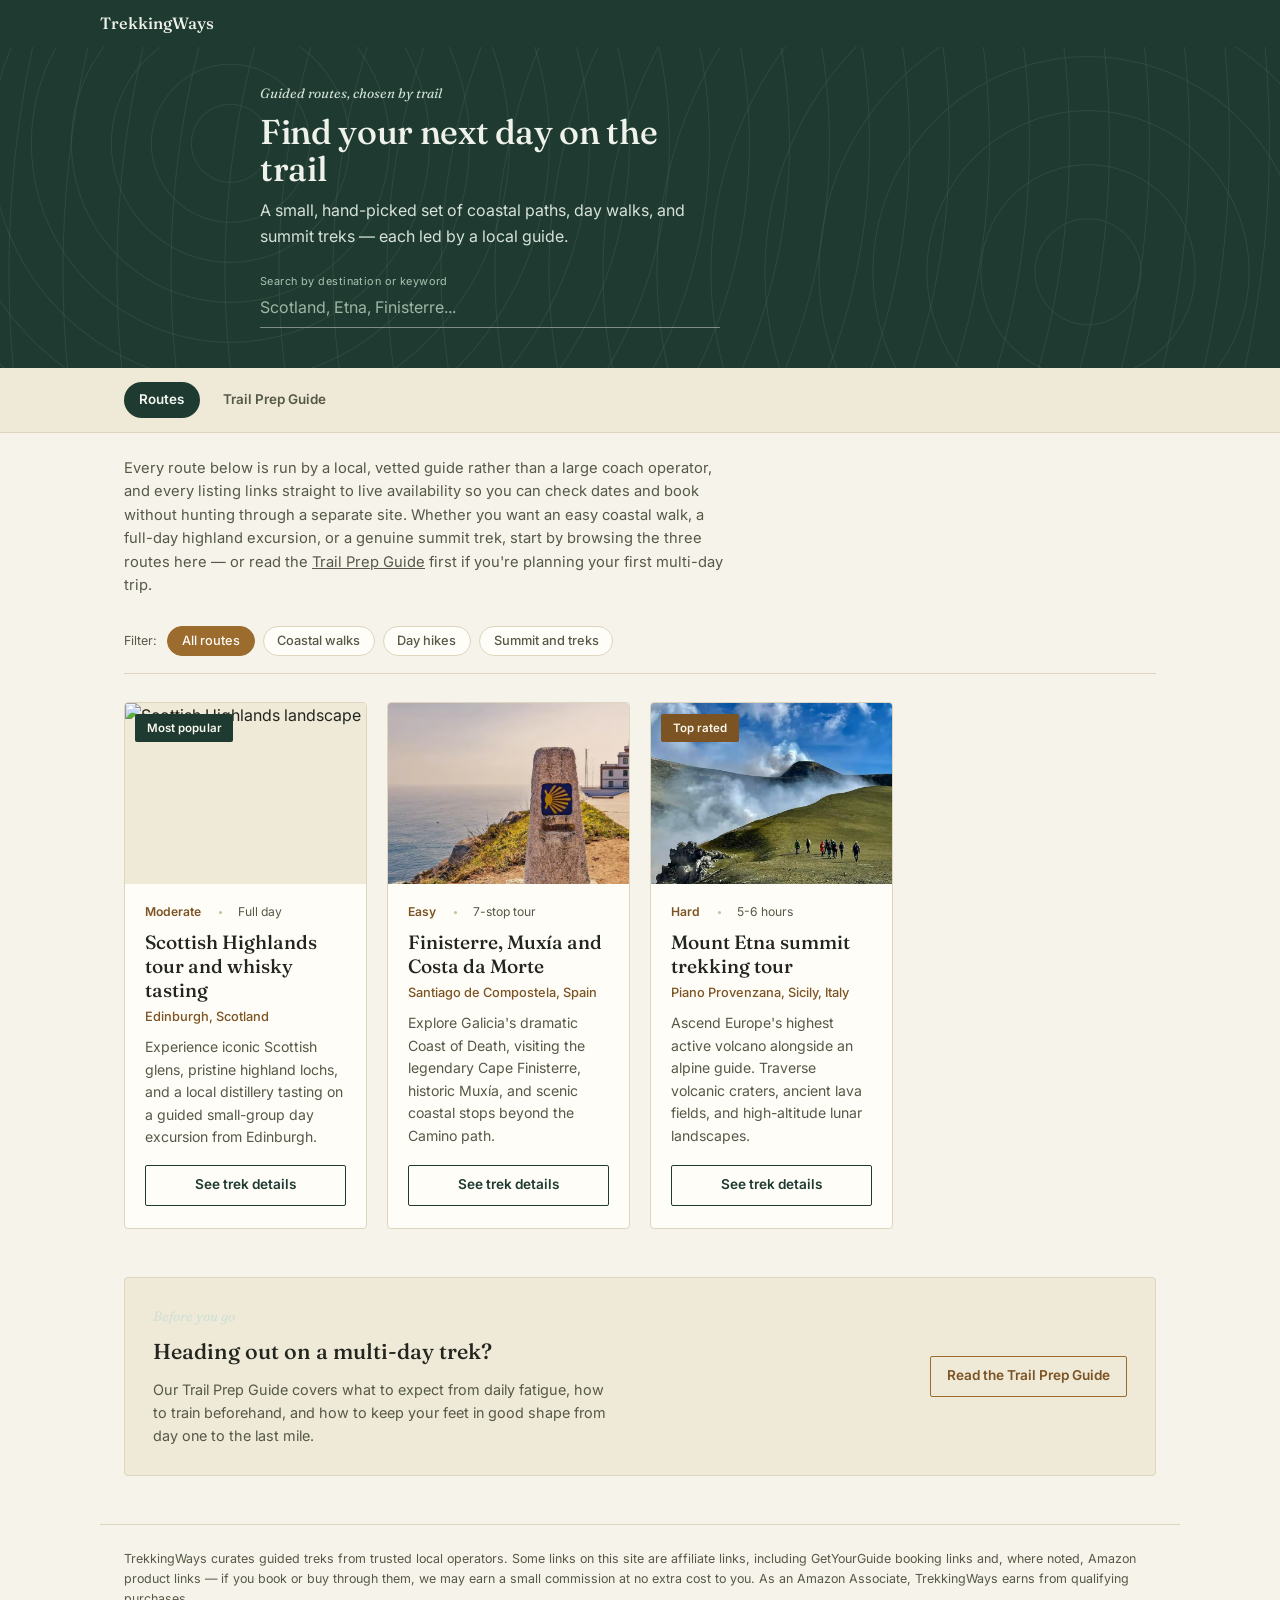
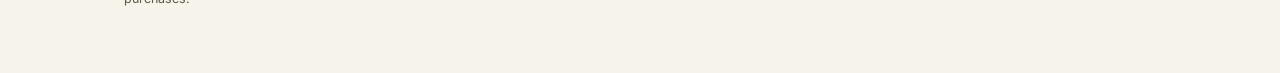
==== index.html @ ccfe18b8 "Add files via upload" ====
<!DOCTYPE html>
<html lang="en">
<head>
    <meta charset="UTF-8">
    <meta name="viewport" content="width=device-width, initial-scale=1.0">
    <title>TrekkingWays — Curated Outdoor Experiences & Treks</title>
    <meta name="description" content="A hand-picked set of coastal paths, day walks and summit treks, each led by a local guide. Browse routes and book directly.">
    <link rel="canonical" href="https://trekkingways.com/">

    <!-- Favicons -->
    <link rel="icon" type="image/x-icon" href="favicon.ico">
    <link rel="icon" type="image/png" sizes="32x32" href="favicon-32.png">
    <link rel="apple-touch-icon" sizes="180x180" href="apple-touch-icon.png">
    <link rel="icon" type="image/png" sizes="512x512" href="icon-512.png">

    <!-- Google Analytics (GA4) - trekkingways.com property -->
    <script async src="https://www.googletagmanager.com/gtag/js?id=G-VSWBG74Z71"></script>
    <script>
        window.dataLayer = window.dataLayer || [];
        function gtag(){dataLayer.push(arguments);}
        gtag('js', new Date());
        gtag('config', 'G-VSWBG74Z71');
    </script>

    <link rel="preconnect" href="https://fonts.googleapis.com">
    <link rel="preconnect" href="https://fonts.gstatic.com" crossorigin>
    <link href="https://fonts.googleapis.com/css2?family=Fraunces:ital,opsz,wght@0,9..144,400;0,9..144,500;0,9..144,600;1,9..144,500&family=Inter:wght@400;500;600&display=swap" rel="stylesheet">

    <link rel="stylesheet" href="styles.css">

    <!-- Structured data: site + list of treks -->
    <script type="application/ld+json">
    {
        "@context": "https://schema.org",
        "@type": "WebSite",
        "name": "TrekkingWays",
        "url": "https://trekkingways.com/",
        "description": "A hand-picked set of coastal paths, day walks and summit treks, each led by a local guide."
    }
    </script>
    <script type="application/ld+json">
    {
        "@context": "https://schema.org",
        "@type": "ItemList",
        "itemListElement": [
            {
                "@type": "ListItem",
                "position": 1,
                "url": "https://trekkingways.com/scottish-highlands-whisky-tasting.html",
                "name": "Scottish Highlands tour and whisky tasting"
            },
            {
                "@type": "ListItem",
                "position": 2,
                "url": "https://trekkingways.com/finisterre-muxia-costa-da-morte.html",
                "name": "Finisterre, Muxía and Costa da Morte"
            },
            {
                "@type": "ListItem",
                "position": 3,
                "url": "https://trekkingways.com/mount-etna-summit-trek.html",
                "name": "Mount Etna summit trekking tour"
            }
        ]
    }
    </script>
</head>
<body>

    <div class="brand-bar">
        <div class="brand-bar-inner">
            <a href="index.html" class="brand-bar-link">TrekkingWays</a>
        </div>
    </div>

    <header>
        <div class="header-content">
            <p class="header-eyebrow">Guided routes, chosen by trail</p>
            <h1>Find your next day on the trail</h1>
            <p class="lede">A small, hand-picked set of coastal paths, day walks, and summit treks — each led by a local guide.</p>
            <div class="search-container">
                <label class="search-label" for="search-input">Search by destination or keyword</label>
                <input type="text" id="search-input" placeholder="Scotland, Etna, Finisterre..." autocomplete="off">
            </div>
        </div>
    </header>

    <nav class="page-menu">
        <div class="page-menu-inner">
            <div class="nav-pills">
                <a href="index.html" class="nav-pill is-current">Routes</a>
                <a href="guide.html" class="nav-pill">Trail Prep Guide</a>
            </div>
        </div>
    </nav>

    <main class="main-container">

        <p class="intro-copy">Every route below is run by a local, vetted guide rather than a large coach operator, and every listing links straight to live availability so you can check dates and book without hunting through a separate site. Whether you want an easy coastal walk, a full-day highland excursion, or a genuine summit trek, start by browsing the three routes here — or read the <a href="guide.html">Trail Prep Guide</a> first if you're planning your first multi-day trip.</p>

        <div class="gallery-toolbar" id="filter-pills">
            <div class="filter-pills">
                <span class="filter-pills-label">Filter:</span>
                <button class="filter-pill active" data-filter="all">All routes</button>
                <button class="filter-pill" data-filter="coastal">Coastal walks</button>
                <button class="filter-pill" data-filter="day-hikes">Day hikes</button>
                <button class="filter-pill" data-filter="summit">Summit and treks</button>
            </div>
        </div>


        <div class="tours-grid" id="tours-grid">

            <!-- Tour 1: Scottish Highlands -->
            <a href="scottish-highlands-whisky-tasting.html" class="tour-card" data-tour-id="tour-1" data-category="day-hikes" data-keywords="scotland highlands whisky tasting edinburgh glens lochs distillery">
                <div class="tour-image-wrapper">
                    <span class="tour-flag">Most popular</span>
                    <img src="https://images.unsplash.com/photo-1506744038136-46273834b3fb?auto=format&fit=crop&w=800&q=80" alt="Scottish Highlands landscape" loading="lazy">
                </div>
                <div class="tour-content">
                    <div class="tour-meta">
                        <span class="badge badge-difficulty">Moderate</span>
                        <span class="badge badge-duration">Full day</span>
                    </div>
                    <h2 class="tour-title">Scottish Highlands tour and whisky tasting</h2>
                    <div class="tour-location">Edinburgh, Scotland</div>
                    <p class="tour-description">Experience iconic Scottish glens, pristine highland lochs, and a local distillery tasting on a guided small-group day excursion from Edinburgh.</p>
                    <div class="tour-action">
                        <span class="btn">See trek details</span>
                    </div>
                </div>
            </a>

            <!-- Tour 2: Finisterre -->
            <a href="finisterre-muxia-costa-da-morte.html" class="tour-card" data-tour-id="tour-2" data-category="coastal" data-keywords="finisterre muxia costa da morte galicia santiago camino lighthouse shell">
                <div class="tour-image-wrapper">
                    <img src="image_5f9729.jpg" alt="Finisterre lighthouse and Camino shell marker" loading="lazy">
                </div>
                <div class="tour-content">
                    <div class="tour-meta">
                        <span class="badge badge-difficulty">Easy</span>
                        <span class="badge badge-duration">7-stop tour</span>
                    </div>
                    <h2 class="tour-title">Finisterre, Muxía and Costa da Morte</h2>
                    <div class="tour-location">Santiago de Compostela, Spain</div>
                    <p class="tour-description">Explore Galicia's dramatic Coast of Death, visiting the legendary Cape Finisterre, historic Muxía, and scenic coastal stops beyond the Camino path.</p>
                    <div class="tour-action">
                        <span class="btn">See trek details</span>
                    </div>
                </div>
            </a>

            <!-- Tour 3: Mount Etna -->
            <a href="mount-etna-summit-trek.html" class="tour-card" data-tour-id="tour-3" data-category="summit" data-keywords="mount etna summit trekking piano provenzana sicily volcano craters lava">
                <div class="tour-image-wrapper">
                    <span class="tour-flag tour-flag-alt">Top rated</span>
                    <img src="image_5f9787.jpg" alt="Mount Etna active volcanic crater landscape" loading="lazy">
                </div>
                <div class="tour-content">
                    <div class="tour-meta">
                        <span class="badge badge-difficulty">Hard</span>
                        <span class="badge badge-duration">5-6 hours</span>
                    </div>
                    <h2 class="tour-title">Mount Etna summit trekking tour</h2>
                    <div class="tour-location">Piano Provenzana, Sicily, Italy</div>
                    <p class="tour-description">Ascend Europe's highest active volcano alongside an alpine guide. Traverse volcanic craters, ancient lava fields, and high-altitude lunar landscapes.</p>
                    <div class="tour-action">
                        <span class="btn">See trek details</span>
                    </div>
                </div>
            </a>

        </div>

        <div class="no-results" id="no-results">
            <p>No matching routes found. Try another destination or keyword.</p>
        </div>

        <section class="guide-teaser">
            <div class="guide-teaser-text">
                <p class="header-eyebrow">Before you go</p>
                <h2>Heading out on a multi-day trek?</h2>
                <p>Our Trail Prep Guide covers what to expect from daily fatigue, how to train beforehand, and how to keep your feet in good shape from day one to the last mile.</p>
            </div>
            <a href="guide.html" class="btn btn-brass">Read the Trail Prep Guide</a>
        </section>
    </main>

    <footer class="site-footer">
        <p>TrekkingWays curates guided treks from trusted local operators. Some links on this site are affiliate links, including GetYourGuide booking links and, where noted, Amazon product links — if you book or buy through them, we may earn a small commission at no extra cost to you. As an Amazon Associate, TrekkingWays earns from qualifying purchases.</p>
    </footer>

    <script>
        const searchInput = document.getElementById('search-input');
        const filterBtns = document.querySelectorAll('.filter-pill');
        const tourCards = document.querySelectorAll('.tour-card');
        const noResults = document.getElementById('no-results');

        let currentFilter = 'all';
        let searchQuery = '';

        function filterTours() {
            let visibleCount = 0;

            tourCards.forEach(card => {
                const category = card.getAttribute('data-category');
                const keywords = card.getAttribute('data-keywords');
                const title = card.querySelector('.tour-title').textContent.toLowerCase();
                const description = card.querySelector('.tour-description').textContent.toLowerCase();
                const location = card.querySelector('.tour-location').textContent.toLowerCase();

                const matchesCategory = (currentFilter === 'all' || category === currentFilter);
                const matchesSearch = (
                    searchQuery === '' ||
                    title.includes(searchQuery) ||
                    description.includes(searchQuery) ||
                    location.includes(searchQuery) ||
                    keywords.includes(searchQuery)
                );

                if (matchesCategory && matchesSearch) {
                    card.style.display = 'flex';
                    visibleCount++;
                } else {
                    card.style.display = 'none';
                }
            });

            noResults.style.display = visibleCount === 0 ? 'block' : 'none';
        }

        searchInput.addEventListener('input', (e) => {
            searchQuery = e.target.value.trim().toLowerCase();
            filterTours();
        });

        filterBtns.forEach(btn => {
            btn.addEventListener('click', () => {
                filterBtns.forEach(b => b.classList.remove('active'));
                btn.classList.add('active');
                currentFilter = btn.getAttribute('data-filter');
                filterTours();
            });
        });
    </script>
</body>
</html>
---- styles.css ----
:root {
    --paper: #f6f3ea;
    --paper-deep: #efe9d8;
    --ink: #23261f;
    --ink-soft: #565947;
    --pine: #1f3a30;
    --pine-mid: #345545;
    --brass: #9c6b2e;
    --brass-deep: #7c5322;
    --line: #ddd5bd;
    --line-strong: #c7bc9c;
    --card: #fffdf8;
    --font-display: "Fraunces", Georgia, serif;
    --font-body: "Inter", -apple-system, BlinkMacSystemFont, "Segoe UI", sans-serif;
}

* {
    box-sizing: border-box;
    margin: 0;
    padding: 0;
}

body {
    font-family: var(--font-body);
    background-color: var(--paper);
    color: var(--ink);
    line-height: 1.6;
    padding-bottom: 2.5rem;
}

a { color: inherit; }

/* ---------- Page menu: nav + filters, sits under the banner ---------- */

.page-menu {
    background-color: var(--paper-deep);
    border-bottom: 1px solid var(--line);
}

/* ---------- Brand bar: site wordmark, part of the top banner on every page ---------- */

.brand-bar {
    background-color: var(--pine);
    padding: 0.65rem 1.5rem;
}

.brand-bar-inner {
    max-width: 1080px;
    margin: 0 auto;
    display: flex;
    align-items: center;
}

.brand-bar-link {
    font-family: var(--font-display);
    font-weight: 500;
    font-size: 1.02rem;
    text-decoration: none;
    color: #eef2ea;
}

/* ---------- Page menu: site-page navigation only (Routes / Trail Prep Guide) ---------- */

.page-menu-inner {
    max-width: 1080px;
    margin: 0 auto;
    padding: 0.85rem 1.5rem;
    display: flex;
    align-items: center;
    flex-wrap: wrap;
    gap: 0.75rem 1.5rem;
}

.nav-pills {
    display: flex;
    align-items: center;
    flex-wrap: wrap;
    gap: 0.5rem;
}

.nav-pill {
    padding: 0.4rem 0.9rem;
    border-radius: 999px;
    font-size: 0.84rem;
    font-weight: 600;
    text-decoration: none;
    color: var(--ink-soft);
    background-color: transparent;
    border: 1px solid transparent;
    transition: background-color 0.15s ease, color 0.15s ease;
}

.nav-pill:hover { background-color: rgba(31,58,48,0.08); color: var(--pine); }

.nav-pill.is-current {
    background-color: var(--pine);
    color: #f4f7f1;
}

/* ---------- Gallery toolbar: filters, scoped to the trail gallery on the homepage ---------- */

.gallery-toolbar {
    margin: 1.75rem 0 1.1rem;
    padding-bottom: 1.1rem;
    border-bottom: 1px solid var(--line);
}

.filter-pills {
    display: flex;
    align-items: center;
    flex-wrap: wrap;
    gap: 0.5rem;
}

.filter-pills-label {
    font-size: 0.78rem;
    color: var(--ink-soft);
    margin-right: 0.15rem;
}

.filter-pill {
    background-color: var(--card);
    border: 1px solid var(--line);
    color: var(--ink-soft);
    font-family: var(--font-body);
    font-size: 0.8rem;
    font-weight: 500;
    padding: 0.4rem 0.85rem;
    border-radius: 999px;
    cursor: pointer;
    transition: background-color 0.15s ease, color 0.15s ease, border-color 0.15s ease;
}

.filter-pill:hover { border-color: var(--line-strong); color: var(--pine); }

.filter-pill.active {
    background-color: var(--brass);
    border-color: var(--brass);
    color: #fffdf8;
}

/* ---------- Header ---------- */

header {
    position: relative;
    background-color: var(--pine);
    color: #eef2ea;
    padding: 2.25rem 1.5rem 2.5rem 1.5rem;
    overflow: hidden;
}

header::before {
    content: "";
    position: absolute;
    inset: 0;
    opacity: 0.16;
    background-image:
        repeating-radial-gradient(circle at 18% 30%, transparent 0, transparent 38px, rgba(238,242,234,0.5) 39px, transparent 40px),
        repeating-radial-gradient(circle at 85% 70%, transparent 0, transparent 52px, rgba(238,242,234,0.5) 53px, transparent 54px);
    pointer-events: none;
}

.header-content {
    position: relative;
    max-width: 760px;
    margin: 0 auto;
    text-align: left;
}

.header-eyebrow {
    font-size: 0.85rem;
    color: #cfe0d4;
    font-style: italic;
    font-family: var(--font-display);
    margin-bottom: 0.5rem;
}

h1 {
    font-family: var(--font-display);
    font-size: 2.15rem;
    font-weight: 500;
    line-height: 1.1;
    letter-spacing: -0.01em;
    margin-bottom: 0.6rem;
    max-width: 20ch;
}

header p.lede {
    font-size: 1rem;
    color: #d6e2d9;
    max-width: 46ch;
    margin-bottom: 1.5rem;
}

.search-container {
    max-width: 460px;
    border-bottom: 1.5px solid rgba(238,242,234,0.45);
    padding-bottom: 0.4rem;
    transition: border-color 0.2s ease;
}

.search-container:focus-within { border-color: #eef2ea; }

.search-label {
    display: block;
    font-size: 0.68rem;
    letter-spacing: 0.04em;
    color: #a9c2b0;
    margin-bottom: 0.3rem;
}

#search-input {
    width: 100%;
    background: transparent;
    border: none;
    outline: none;
    font-family: var(--font-body);
    font-size: 1rem;
    color: #f4f7f1;
    padding: 0.1rem 0;
}

#search-input::placeholder { color: #9fb6a5; }

/* ---------- Main / filters ---------- */

.main-container {
    max-width: 1080px;
    margin: 0 auto;
    padding: 0 1.5rem;
}

/* ---------- Tour grid ---------- */

.intro-copy {
    font-size: 0.92rem;
    color: var(--ink-soft);
    max-width: 68ch;
    margin: 1.5rem 0 0;
}

.tours-grid { margin-top: 1.75rem; }

.tours-grid {
    display: grid;
    grid-template-columns: repeat(auto-fill, minmax(230px, 1fr));
    gap: 1.25rem;
}

.tour-card {
    display: flex;
    flex-direction: column;
    border: 1px solid var(--line);
    border-radius: 4px;
    overflow: hidden;
    background-color: var(--card);
    text-decoration: none;
    transition: border-color 0.18s ease;
}

.tour-card:hover { border-color: var(--line-strong); }

.tour-image-wrapper {
    position: relative;
    aspect-ratio: 4 / 3;
    width: 100%;
    overflow: hidden;
    background-color: var(--paper-deep);
}

.tour-image-wrapper img {
    width: 100%;
    height: 100%;
    object-fit: cover;
    display: block;
    filter: saturate(1.02);
    transition: transform 0.4s ease;
}

.tour-card:hover .tour-image-wrapper img { transform: scale(1.035); }

.tour-flag {
    position: absolute;
    top: 0.65rem;
    left: 0.65rem;
    z-index: 2;
    font-family: var(--font-body);
    font-size: 0.72rem;
    font-weight: 600;
    color: #fbf8f0;
    background-color: var(--pine);
    padding: 0.32rem 0.7rem;
    border-radius: 2px;
    letter-spacing: 0.01em;
}

.tour-flag-alt { background-color: var(--brass-deep); }

.tour-content {
    display: flex;
    flex-direction: column;
    padding: 1.1rem 1.25rem 1.35rem;
    flex-grow: 1;
}

.tour-meta { display: flex; gap: 1rem; margin-bottom: 0.55rem; font-size: 0.76rem; }
.badge-difficulty { color: var(--brass-deep); font-weight: 600; }
.badge-duration { color: var(--ink-soft); }
.badge-difficulty::after {
    content: "";
    display: inline-block;
    width: 3px; height: 3px;
    border-radius: 50%;
    background: var(--line-strong);
    margin-left: 1.1rem;
    vertical-align: middle;
}

.tour-title {
    font-family: var(--font-display);
    font-size: 1.2rem;
    font-weight: 500;
    line-height: 1.25;
    color: var(--ink);
    margin-bottom: 0.3rem;
}

.tour-location { font-size: 0.8rem; color: var(--brass-deep); margin-bottom: 0.55rem; font-weight: 500; }
.tour-description { font-size: 0.88rem; color: var(--ink-soft); margin-bottom: 1rem; flex-grow: 1; }
.tour-action { margin-top: auto; }

.btn {
    display: block;
    width: 100%;
    text-align: center;
    background: none;
    color: var(--pine);
    border: 1px solid var(--pine);
    padding: 0.55rem 1rem;
    border-radius: 2px;
    text-decoration: none;
    font-size: 0.85rem;
    font-weight: 600;
    transition: background-color 0.18s ease, color 0.18s ease;
    cursor: pointer;
}

.btn:hover { background-color: var(--pine); color: #f4f7f1; }

.btn-brass {
    width: auto;
    display: inline-block;
    border-color: var(--brass);
    color: var(--brass-deep);
    white-space: nowrap;
}

.btn-brass:hover { background-color: var(--brass); color: #fffdf8; }

.no-results {
    text-align: center;
    padding: 2.5rem 1rem;
    color: var(--ink-soft);
    font-family: var(--font-display);
    font-style: italic;
    font-size: 1.1rem;
    display: none;
    border-top: 1px solid var(--line);
}

.btn-fallback {
    display: block;
    text-align: center;
    margin-top: 0.5rem;
    font-size: 0.78rem;
    color: var(--ink-soft);
    text-decoration: none;
}

.btn-fallback:hover { color: var(--pine); text-decoration: underline; }

/* ---------- Guide teaser on homepage ---------- */

.guide-teaser {
    display: flex;
    align-items: center;
    justify-content: space-between;
    gap: 1.5rem;
    flex-wrap: wrap;
    margin: 3rem 0 1rem;
    padding: 1.75rem;
    background-color: var(--paper-deep);
    border: 1px solid var(--line);
    border-radius: 4px;
}

.guide-teaser-text { max-width: 46ch; }
.guide-teaser-text h2 {
    font-family: var(--font-display);
    font-weight: 500;
    font-size: 1.35rem;
    margin: 0.2rem 0 0.5rem;
}
.guide-teaser-text p:last-child { font-size: 0.9rem; color: var(--ink-soft); }

/* ---------- Footer ---------- */

.site-footer {
    max-width: 1080px;
    margin: 3rem auto 0;
    padding: 1.5rem;
    border-top: 1px solid var(--line);
    font-size: 0.78rem;
    color: var(--ink-soft);
}

/* ---------- Detail page ---------- */

.detail-hero {
    position: relative;
    width: 100%;
    aspect-ratio: 16 / 7;
    overflow: hidden;
    background-color: var(--paper-deep);
}

.detail-hero img { width: 100%; height: 100%; object-fit: cover; display: block; }

.breadcrumb {
    max-width: 1080px;
    margin: 1.25rem auto 0;
    padding: 0 1.5rem;
    font-size: 0.82rem;
    color: var(--ink-soft);
}

.breadcrumb a { color: var(--pine); text-decoration: none; }
.breadcrumb a:hover { text-decoration: underline; }

.detail-layout {
    max-width: 1080px;
    margin: 1.25rem auto 0;
    padding: 0 1.5rem;
    display: grid;
    grid-template-columns: 1fr 340px;
    gap: 2.5rem;
    align-items: start;
}

.detail-main .detail-location {
    font-size: 0.85rem;
    color: var(--brass-deep);
    font-weight: 500;
    margin-bottom: 0.4rem;
}

.detail-main h1 {
    max-width: none;
    font-size: 2rem;
    color: var(--ink);
    margin-bottom: 0.9rem;
}

.detail-meta-row {
    display: flex;
    flex-wrap: wrap;
    gap: 0.4rem 1.5rem;
    font-size: 0.85rem;
    color: var(--ink-soft);
    padding: 0.9rem 0;
    margin-bottom: 1.4rem;
    border-top: 1px solid var(--line);
    border-bottom: 1px solid var(--line);
}

.detail-meta-row strong { color: var(--ink); font-weight: 600; display: block; font-size: 0.72rem; text-transform: none; }

.detail-body p { font-size: 0.95rem; color: var(--ink-soft); margin-bottom: 1.2rem; max-width: 68ch; }

.detail-section-heading {
    font-family: var(--font-display);
    font-weight: 500;
    font-size: 1.15rem;
    margin: 1.75rem 0 0.75rem;
}

.detail-highlights { list-style: none; margin-bottom: 1.5rem; }
.detail-highlights li {
    position: relative;
    padding-left: 1.2rem;
    font-size: 0.9rem;
    color: var(--ink-soft);
    margin-bottom: 0.55rem;
    max-width: 60ch;
}
.detail-highlights li::before { content: "—"; position: absolute; left: 0; color: var(--brass); }

.booking-panel {
    position: sticky;
    top: 1.5rem;
    background-color: var(--card);
    border: 1px solid var(--line);
    border-radius: 4px;
    padding: 1.35rem;
}

.booking-heading { font-family: var(--font-display); font-size: 1.05rem; font-weight: 500; margin-bottom: 0.3rem; }
.booking-subtext { font-size: 0.8rem; color: var(--ink-soft); margin-bottom: 1rem; }
.booking-subtext a { color: var(--pine); }
#gyg-widget-container { min-height: 80px; margin-bottom: 1rem; }

.affiliate-note {
    font-size: 0.72rem;
    color: var(--ink-soft);
    border-top: 1px solid var(--line);
    padding-top: 0.85rem;
    margin-top: 0.4rem;
}

/* ---------- Guide page ---------- */

.guide-layout {
    max-width: 1080px;
    margin: 0 auto;
    padding: 0 1.5rem;
    display: grid;
    grid-template-columns: 220px 1fr;
    gap: 2.5rem;
    align-items: start;
}

.guide-nav {
    position: sticky;
    top: 1.5rem;
    display: flex;
    flex-direction: column;
    gap: 0.15rem;
    padding: 1.5rem 0;
}

.guide-nav-link {
    text-decoration: none;
    font-size: 0.85rem;
    color: var(--ink-soft);
    padding: 0.5rem 0.75rem;
    border-left: 2px solid transparent;
    border-radius: 2px;
}

.guide-nav-link:hover { color: var(--pine); background-color: var(--paper-deep); }

.guide-nav-link.is-active {
    color: var(--brass-deep);
    border-left-color: var(--brass);
    font-weight: 600;
    background-color: var(--paper-deep);
}

.guide-section {
    padding: 2rem 0;
    border-bottom: 1px solid var(--line);
    scroll-margin-top: 5.5rem;
}

.guide-section:last-child { border-bottom: none; }

.guide-section h2 {
    font-family: var(--font-display);
    font-weight: 500;
    font-size: 1.5rem;
    margin-bottom: 0.9rem;
}

.guide-section h3 {
    font-family: var(--font-display);
    font-weight: 500;
    font-size: 1.05rem;
    margin: 1.25rem 0 0.5rem;
}

.guide-section p { font-size: 0.92rem; color: var(--ink-soft); margin-bottom: 0.9rem; max-width: 68ch; }

.guide-section ul, .guide-section ol {
    margin: 0 0 1rem 1.2rem;
    font-size: 0.92rem;
    color: var(--ink-soft);
}

.guide-section li { margin-bottom: 0.45rem; max-width: 62ch; }

.guide-callout {
    background-color: var(--paper-deep);
    border-left: 3px solid var(--brass);
    padding: 0.9rem 1.1rem;
    font-size: 0.85rem;
    color: var(--ink-soft);
    border-radius: 0 2px 2px 0;
    margin: 1rem 0 1.4rem;
    max-width: 62ch;
}

.guide-callout strong { color: var(--ink); }

.gear-placeholder {
    border: 1px dashed var(--line-strong);
    border-radius: 4px;
    padding: 1rem 1.1rem;
    font-size: 0.8rem;
    color: var(--ink-soft);
    margin: 1rem 0 1.4rem;
    max-width: 62ch;
}

/* ---------- Product recommendation cards (Amazon etc.) ---------- */

.product-card {
    display: flex;
    gap: 1rem;
    align-items: flex-start;
    border: 1px solid var(--line);
    border-radius: 4px;
    padding: 1rem;
    margin: 1rem 0 0.5rem;
    max-width: 62ch;
    background-color: var(--card);
    text-decoration: none;
    color: inherit;
    transition: border-color 0.15s ease;
}

.product-card:hover { border-color: var(--line-strong); }

.product-card-image {
    width: 72px;
    height: 96px;
    object-fit: cover;
    border: 1px solid var(--line);
    border-radius: 2px;
    flex-shrink: 0;
    background-color: var(--paper-deep);
}

.product-card-body { flex-grow: 1; }

.product-card-title {
    font-family: var(--font-display);
    font-size: 0.98rem;
    font-weight: 500;
    color: var(--ink);
    margin-bottom: 0.3rem;
}

.product-card-desc {
    font-size: 0.82rem;
    color: var(--ink-soft);
    margin-bottom: 0.5rem;
}

.product-card-cta {
    font-size: 0.8rem;
    font-weight: 600;
    color: var(--brass-deep);
}

.affiliate-disclosure {
    font-size: 0.72rem;
    color: var(--ink-soft);
    font-style: italic;
    margin: 0.5rem 0 1.4rem;
    max-width: 62ch;
}

/* ---------- Trail photo gallery ---------- */

.trail-gallery { margin: 1.75rem 0; }

.gallery-viewport {
    position: relative;
}

.gallery-track {
    display: flex;
    gap: 0.6rem;
    overflow-x: auto;
    scroll-behavior: smooth;
    scroll-snap-type: x mandatory;
    -webkit-overflow-scrolling: touch;
    scrollbar-width: none;
    padding-bottom: 2px;
}

.gallery-track::-webkit-scrollbar { display: none; }

.gallery-thumb {
    flex: 0 0 calc((100% - 5 * 0.6rem) / 6);
    scroll-snap-align: start;
}

.gallery-thumb img,
.gallery-thumb-placeholder {
    width: 100%;
    aspect-ratio: 1 / 1;
    object-fit: cover;
    display: block;
    border-radius: 4px;
    border: 1px solid var(--line);
}

.gallery-thumb-placeholder {
    display: flex;
    flex-direction: column;
    align-items: center;
    justify-content: center;
    gap: 0.3rem;
    background-color: var(--paper-deep);
    border-style: dashed;
    border-color: var(--line-strong);
    color: var(--ink-soft);
    font-size: 0.62rem;
    text-align: center;
    padding: 0.4rem;
    line-height: 1.25;
}

.gallery-thumb-placeholder svg { width: 20px; height: 20px; opacity: 0.55; }

.gallery-arrow {
    position: absolute;
    top: 50%;
    transform: translateY(-50%);
    width: 32px;
    height: 32px;
    border-radius: 50%;
    border: 1px solid var(--line);
    background-color: var(--card);
    color: var(--pine);
    font-size: 1.05rem;
    line-height: 1;
    cursor: pointer;
    display: flex;
    align-items: center;
    justify-content: center;
    z-index: 2;
    box-shadow: 0 1px 4px rgba(35, 38, 31, 0.12);
    transition: background-color 0.15s ease, color 0.15s ease, opacity 0.15s ease;
}

.gallery-arrow:hover { background-color: var(--pine); color: #f4f7f1; }
.gallery-arrow:disabled { opacity: 0.3; cursor: default; }
.gallery-arrow:disabled:hover { background-color: var(--card); color: var(--pine); }
.gallery-arrow-prev { left: -14px; }
.gallery-arrow-next { right: -14px; }

@media (max-width: 780px) {
    .gallery-thumb { flex-basis: calc((100% - 2 * 0.6rem) / 3); }
}

@media (max-width: 480px) {
    .gallery-thumb { flex-basis: calc((100% - 1 * 0.6rem) / 2); }
    .gallery-arrow-prev { left: -6px; }
    .gallery-arrow-next { right: -6px; }
}

/* ---------- Product recommendation cards (Amazon etc.) ---------- */

.product-card-image-placeholder {
    width: 72px;
    height: 96px;
    flex-shrink: 0;
    border: 1px dashed var(--line-strong);
    border-radius: 2px;
    background-color: var(--paper-deep);
    display: flex;
    align-items: center;
    justify-content: center;
    color: var(--ink-soft);
}

.product-card-image-placeholder svg { width: 22px; height: 22px; opacity: 0.55; }


/* ---------- YouTube video embeds ---------- */

.video-embed { margin: 1rem 0 1.75rem; max-width: 62ch; }

.video-embed-frame {
    position: relative;
    width: 100%;
    aspect-ratio: 16 / 9;
    border-radius: 4px;
    overflow: hidden;
    background-color: var(--paper-deep);
    border: 1px solid var(--line);
}

.video-embed-frame iframe {
    position: absolute;
    inset: 0;
    width: 100%;
    height: 100%;
    border: 0;
}

.video-embed-caption {
    font-size: 0.78rem;
    color: var(--ink-soft);
    margin-top: 0.5rem;
}

.video-embed-caption a { color: var(--pine); text-decoration: underline; }

@media (max-width: 780px) {
    .detail-layout, .guide-layout { grid-template-columns: 1fr; }
    .guide-nav { position: static; flex-direction: row; overflow-x: auto; padding: 1rem 0; }
}

@media (max-width: 720px) {
    header { padding: 1.75rem 1.25rem 2.25rem 1.25rem; }
    h1 { font-size: 1.75rem; }
    .tours-grid { grid-template-columns: 1fr 1fr; gap: 1rem; }
}

@media (max-width: 480px) {
    .tours-grid { grid-template-columns: 1fr; }
}
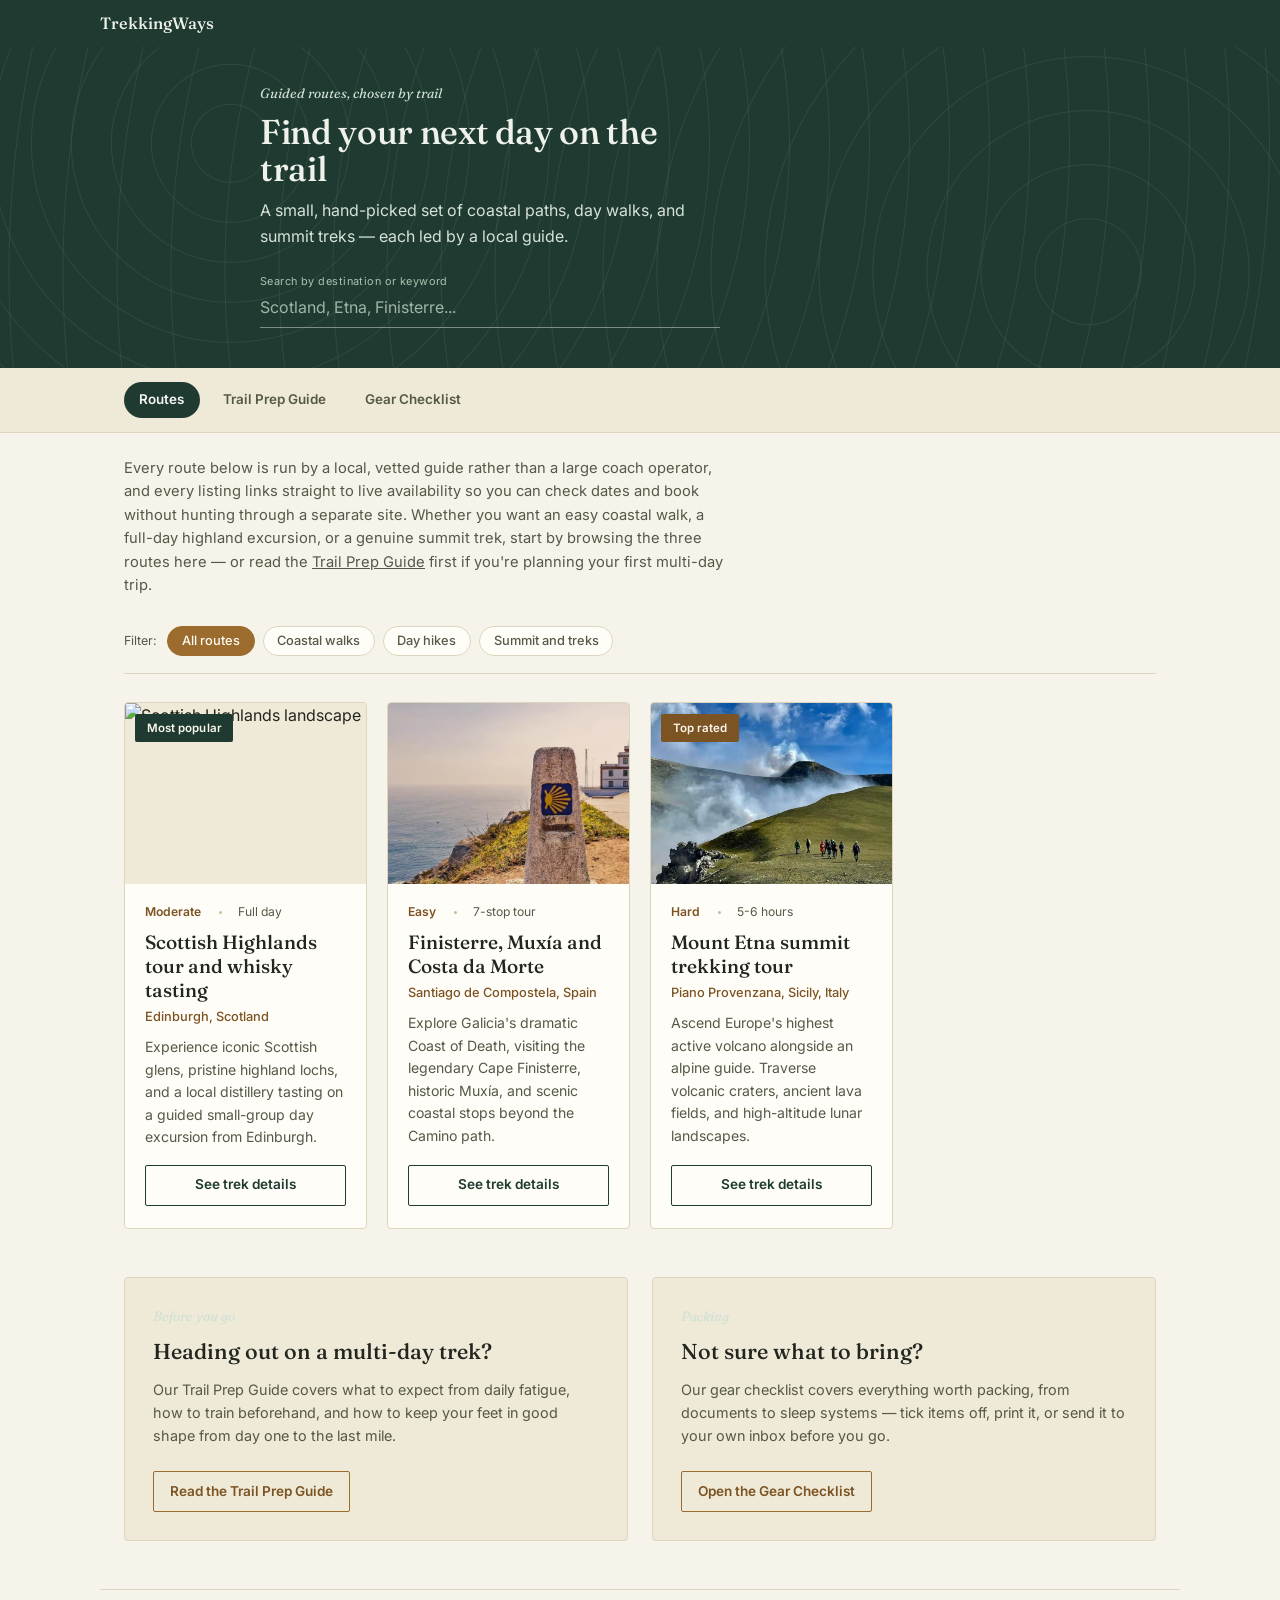
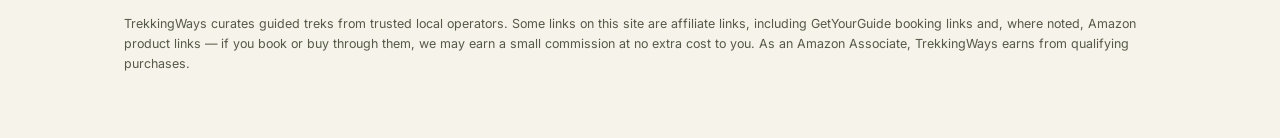
==== commit 4685c90c: "Add files via upload" ====
--- a/index.html
+++ b/index.html
@@ -90,6 +90,7 @@
             <div class="nav-pills">
                 <a href="index.html" class="nav-pill is-current">Routes</a>
                 <a href="guide.html" class="nav-pill">Trail Prep Guide</a>
+                <a href="gear-checklist.html" class="nav-pill">Gear Checklist</a>
             </div>
         </div>
     </nav>
@@ -176,14 +177,25 @@
             <p>No matching routes found. Try another destination or keyword.</p>
         </div>
 
-        <section class="guide-teaser">
-            <div class="guide-teaser-text">
-                <p class="header-eyebrow">Before you go</p>
-                <h2>Heading out on a multi-day trek?</h2>
-                <p>Our Trail Prep Guide covers what to expect from daily fatigue, how to train beforehand, and how to keep your feet in good shape from day one to the last mile.</p>
-            </div>
-            <a href="guide.html" class="btn btn-brass">Read the Trail Prep Guide</a>
-        </section>
+        <div class="teasers-grid">
+            <section class="guide-teaser">
+                <div class="guide-teaser-text">
+                    <p class="header-eyebrow">Before you go</p>
+                    <h2>Heading out on a multi-day trek?</h2>
+                    <p>Our Trail Prep Guide covers what to expect from daily fatigue, how to train beforehand, and how to keep your feet in good shape from day one to the last mile.</p>
+                </div>
+                <a href="guide.html" class="btn btn-brass">Read the Trail Prep Guide</a>
+            </section>
+
+            <section class="guide-teaser">
+                <div class="guide-teaser-text">
+                    <p class="header-eyebrow">Packing</p>
+                    <h2>Not sure what to bring?</h2>
+                    <p>Our gear checklist covers everything worth packing, from documents to sleep systems — tick items off, print it, or send it to your own inbox before you go.</p>
+                </div>
+                <a href="gear-checklist.html" class="btn btn-brass">Open the Gear Checklist</a>
+            </section>
+        </div>
     </main>
 
     <footer class="site-footer">
--- a/styles.css
+++ b/styles.css
@@ -381,13 +381,20 @@
 
 /* ---------- Guide teaser on homepage ---------- */
 
+.teasers-grid {
+    display: grid;
+    grid-template-columns: repeat(auto-fit, minmax(280px, 1fr));
+    gap: 1.5rem;
+    margin: 3rem 0 1rem;
+}
+
 .guide-teaser {
     display: flex;
     align-items: center;
     justify-content: space-between;
     gap: 1.5rem;
     flex-wrap: wrap;
-    margin: 3rem 0 1rem;
+    margin: 0;
     padding: 1.75rem;
     background-color: var(--paper-deep);
     border: 1px solid var(--line);
@@ -778,6 +785,208 @@
 
 .product-card-image-placeholder svg { width: 22px; height: 22px; opacity: 0.55; }
 
+/* ---------- Gear checklist page ---------- */
+
+.header-actions {
+    display: flex;
+    flex-wrap: wrap;
+    gap: 0.75rem;
+    margin-top: 1.5rem;
+}
+
+.header-actions .btn {
+    width: auto;
+    display: inline-flex;
+    align-items: center;
+    gap: 0.45rem;
+    padding: 0.6rem 1.1rem;
+}
+
+.btn-outline-light {
+    border-color: rgba(238, 242, 234, 0.55);
+    color: #eef2ea;
+}
+
+.btn-outline-light:hover { background-color: rgba(238, 242, 234, 0.12); color: #eef2ea; }
+
+.checklist-email-form {
+    display: flex;
+    flex-wrap: wrap;
+    gap: 0.5rem;
+}
+
+.checklist-email-form input[type="email"] {
+    padding: 0.55rem 0.85rem;
+    border: 1px solid rgba(238, 242, 234, 0.55);
+    border-radius: 2px;
+    background-color: rgba(238, 242, 234, 0.08);
+    color: #eef2ea;
+    font-family: var(--font-body);
+    font-size: 0.85rem;
+    min-width: 200px;
+}
+
+.checklist-email-form input[type="email"]::placeholder { color: #a9c2b0; }
+
+.checklist-email-form input[type="email"]:focus {
+    outline: 2px solid #eef2ea;
+    outline-offset: 1px;
+}
+
+.checklist-email-status {
+    margin-top: 0.6rem;
+    font-size: 0.8rem;
+    color: #cfe0d4;
+    min-height: 1.2em;
+}
+
+.checklist-email-status.is-success { color: #b9e6c4; }
+.checklist-email-status.is-error { color: #f0c4b8; }
+
+.sr-only {
+    position: absolute;
+    width: 1px;
+    height: 1px;
+    padding: 0;
+    margin: -1px;
+    overflow: hidden;
+    clip: rect(0, 0, 0, 0);
+    white-space: nowrap;
+    border: 0;
+}
+
+.checklist-progress {
+    max-width: 1080px;
+    margin: 1.5rem auto 0;
+    padding: 0 1.5rem;
+}
+
+.checklist-progress-bar {
+    position: relative;
+    height: 8px;
+    background-color: var(--paper-deep);
+    border-radius: 999px;
+    overflow: hidden;
+    margin-bottom: 0.5rem;
+}
+
+.checklist-progress-fill {
+    position: absolute;
+    inset: 0;
+    width: 0%;
+    background-color: var(--brass);
+    border-radius: 999px;
+    transition: width 0.2s ease;
+}
+
+.checklist-progress-label {
+    font-size: 0.8rem;
+    color: var(--ink-soft);
+}
+
+.checklist-progress-label button {
+    background: none;
+    border: none;
+    color: var(--pine);
+    font: inherit;
+    font-weight: 600;
+    cursor: pointer;
+    text-decoration: underline;
+    padding: 0;
+    margin-left: 0.75rem;
+}
+
+.checklist-layout {
+    max-width: 1080px;
+    margin: 0 auto;
+    padding: 1.75rem 1.5rem 1rem;
+    display: grid;
+    grid-template-columns: repeat(auto-fill, minmax(280px, 1fr));
+    gap: 1.5rem;
+}
+
+.checklist-category {
+    border: 1px solid var(--line);
+    border-radius: 4px;
+    background-color: var(--card);
+    padding: 1.25rem 1.4rem;
+}
+
+.checklist-category h2 {
+    font-family: var(--font-display);
+    font-weight: 500;
+    font-size: 1.1rem;
+    margin-bottom: 0.9rem;
+    padding-bottom: 0.6rem;
+    border-bottom: 1px solid var(--line);
+}
+
+.checklist-items { list-style: none; }
+
+.checklist-items li { margin-bottom: 0.6rem; }
+
+.checklist-items label {
+    display: flex;
+    align-items: flex-start;
+    gap: 0.6rem;
+    font-size: 0.88rem;
+    color: var(--ink-soft);
+    cursor: pointer;
+    line-height: 1.4;
+}
+
+.checklist-items input[type="checkbox"] {
+    margin-top: 0.2rem;
+    width: 16px;
+    height: 16px;
+    accent-color: var(--pine);
+    flex-shrink: 0;
+    cursor: pointer;
+}
+
+.checklist-items input[type="checkbox"]:checked ~ span.item-text {
+    color: var(--ink);
+    text-decoration: line-through;
+    text-decoration-color: var(--line-strong);
+}
+
+.badge-multiday {
+    display: inline-block;
+    margin-left: 0.4rem;
+    font-size: 0.65rem;
+    font-weight: 600;
+    letter-spacing: 0.02em;
+    text-transform: uppercase;
+    color: var(--brass-deep);
+    background-color: var(--paper-deep);
+    border: 1px solid var(--line);
+    border-radius: 999px;
+    padding: 0.08rem 0.5rem;
+    vertical-align: middle;
+}
+
+.checklist-note {
+    max-width: 1080px;
+    margin: 0 auto;
+    padding: 0.5rem 1.5rem 2rem;
+    font-size: 0.8rem;
+    color: var(--ink-soft);
+    max-width: 68ch;
+}
+
+@media print {
+    .brand-bar, .page-menu, .header-actions, .checklist-progress,
+    .checklist-email-status, .site-footer, .checklist-note { display: none !important; }
+    header { background: none !important; color: var(--ink) !important; padding: 0.5rem 0 1rem !important; }
+    header::before { display: none !important; }
+    .header-eyebrow, .lede { color: var(--ink-soft) !important; }
+    h1 { color: var(--ink) !important; }
+    .checklist-layout { grid-template-columns: repeat(2, 1fr); gap: 0.75rem; padding: 0.5rem 0; }
+    .checklist-category { border: none; padding: 0; break-inside: avoid; }
+    body { padding-bottom: 0; }
+}
+
+
 
 /* ---------- YouTube video embeds ---------- */
 
@@ -818,8 +1027,11 @@
     header { padding: 1.75rem 1.25rem 2.25rem 1.25rem; }
     h1 { font-size: 1.75rem; }
     .tours-grid { grid-template-columns: 1fr 1fr; gap: 1rem; }
+    .checklist-layout { grid-template-columns: 1fr; }
+    .header-actions { flex-direction: column; align-items: stretch; }
 }
 
 @media (max-width: 480px) {
     .tours-grid { grid-template-columns: 1fr; }
 }
+
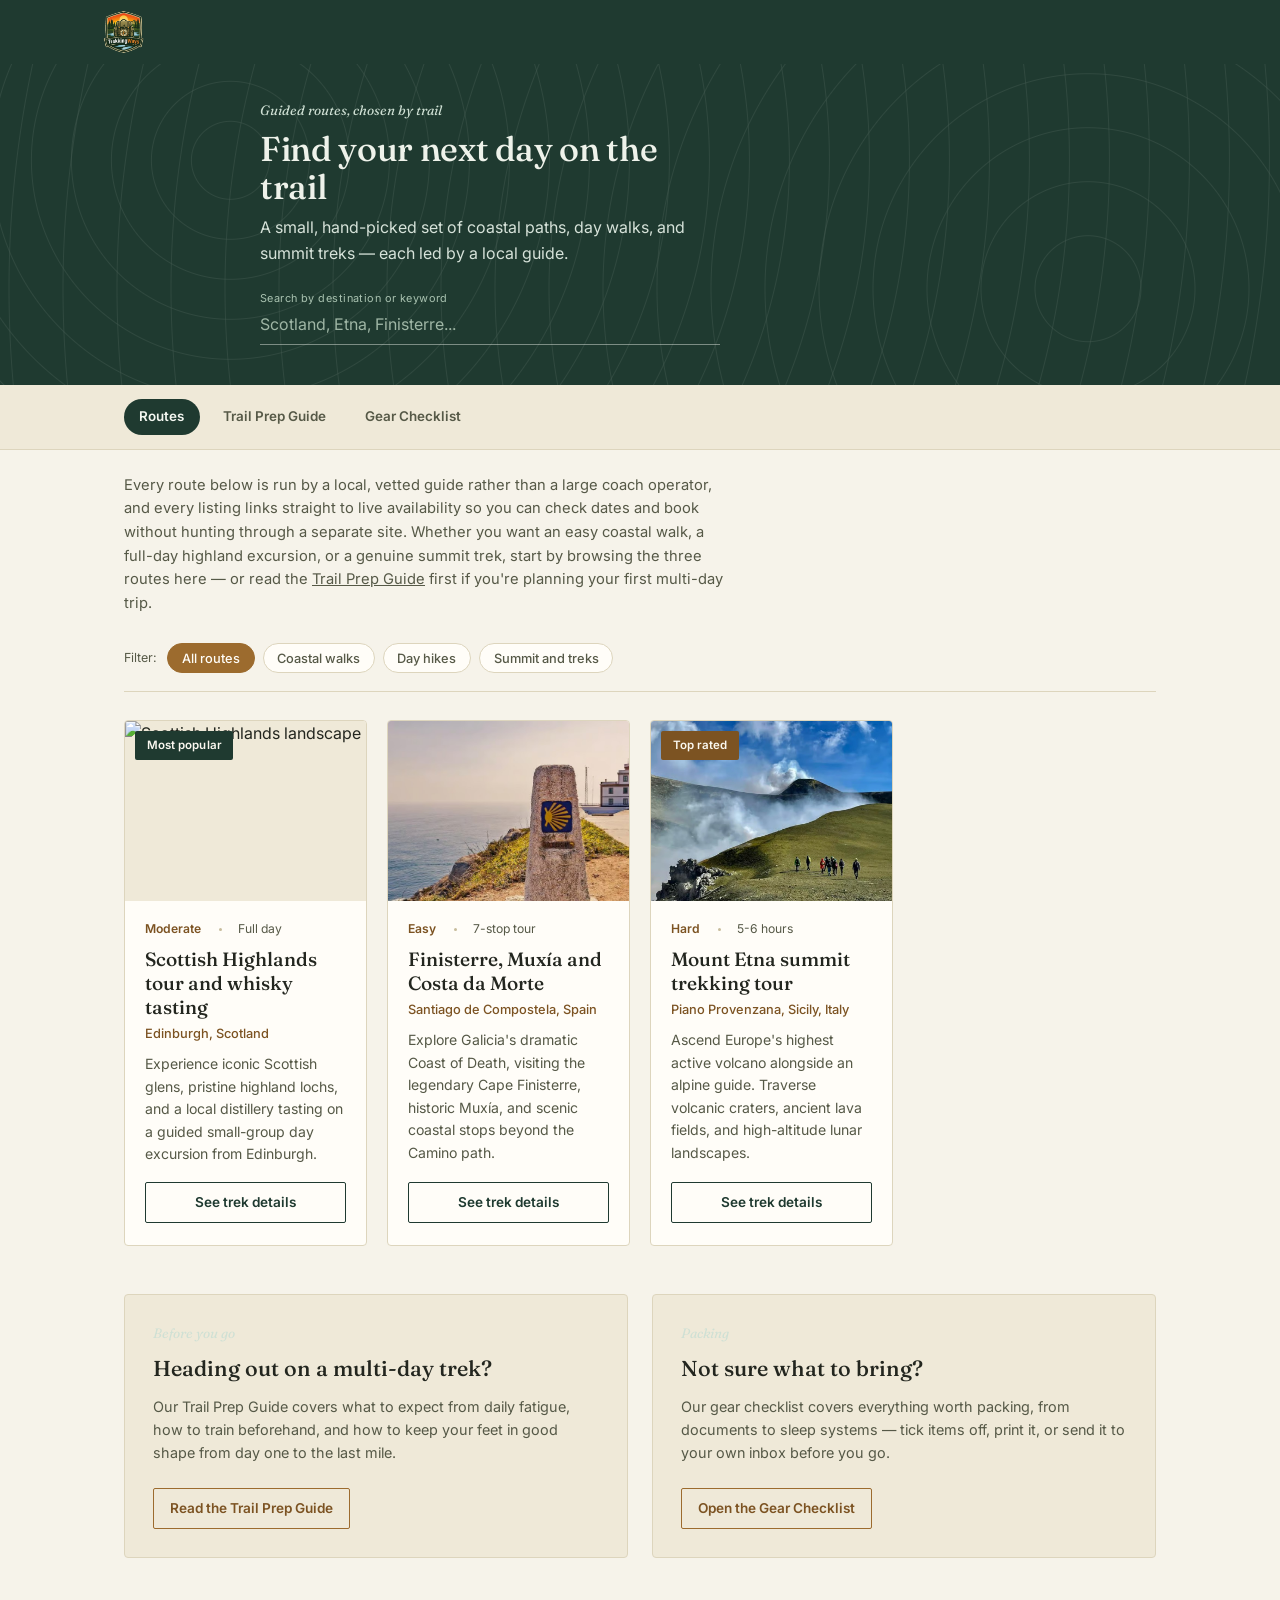
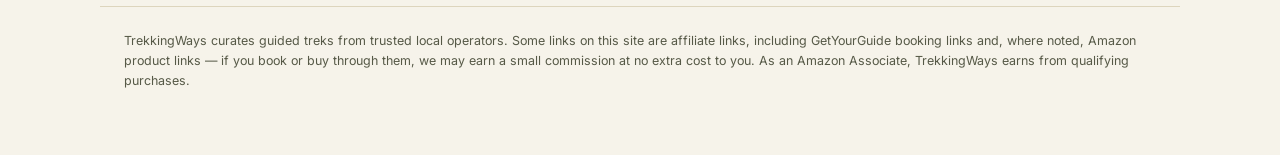
==== commit 591da5fc: "Add files via upload" ====
--- a/index.html
+++ b/index.html
@@ -69,7 +69,7 @@
 
     <div class="brand-bar">
         <div class="brand-bar-inner">
-            <a href="index.html" class="brand-bar-link">TrekkingWays</a>
+            <a href="index.html" class="brand-bar-link"><img src="logo.png" alt="TrekkingWays" class="brand-bar-logo"></a>
         </div>
     </div>
 
--- a/styles.css
+++ b/styles.css
@@ -41,7 +41,7 @@
 
 .brand-bar {
     background-color: var(--pine);
-    padding: 0.65rem 1.5rem;
+    padding: 0.5rem 1.5rem;
 }
 
 .brand-bar-inner {
@@ -57,6 +57,14 @@
     font-size: 1.02rem;
     text-decoration: none;
     color: #eef2ea;
+    display: inline-flex;
+    align-items: center;
+}
+
+.brand-bar-logo {
+    display: block;
+    height: 48px;
+    width: auto;
 }
 
 /* ---------- Page menu: site-page navigation only (Routes / Trail Prep Guide) ---------- */
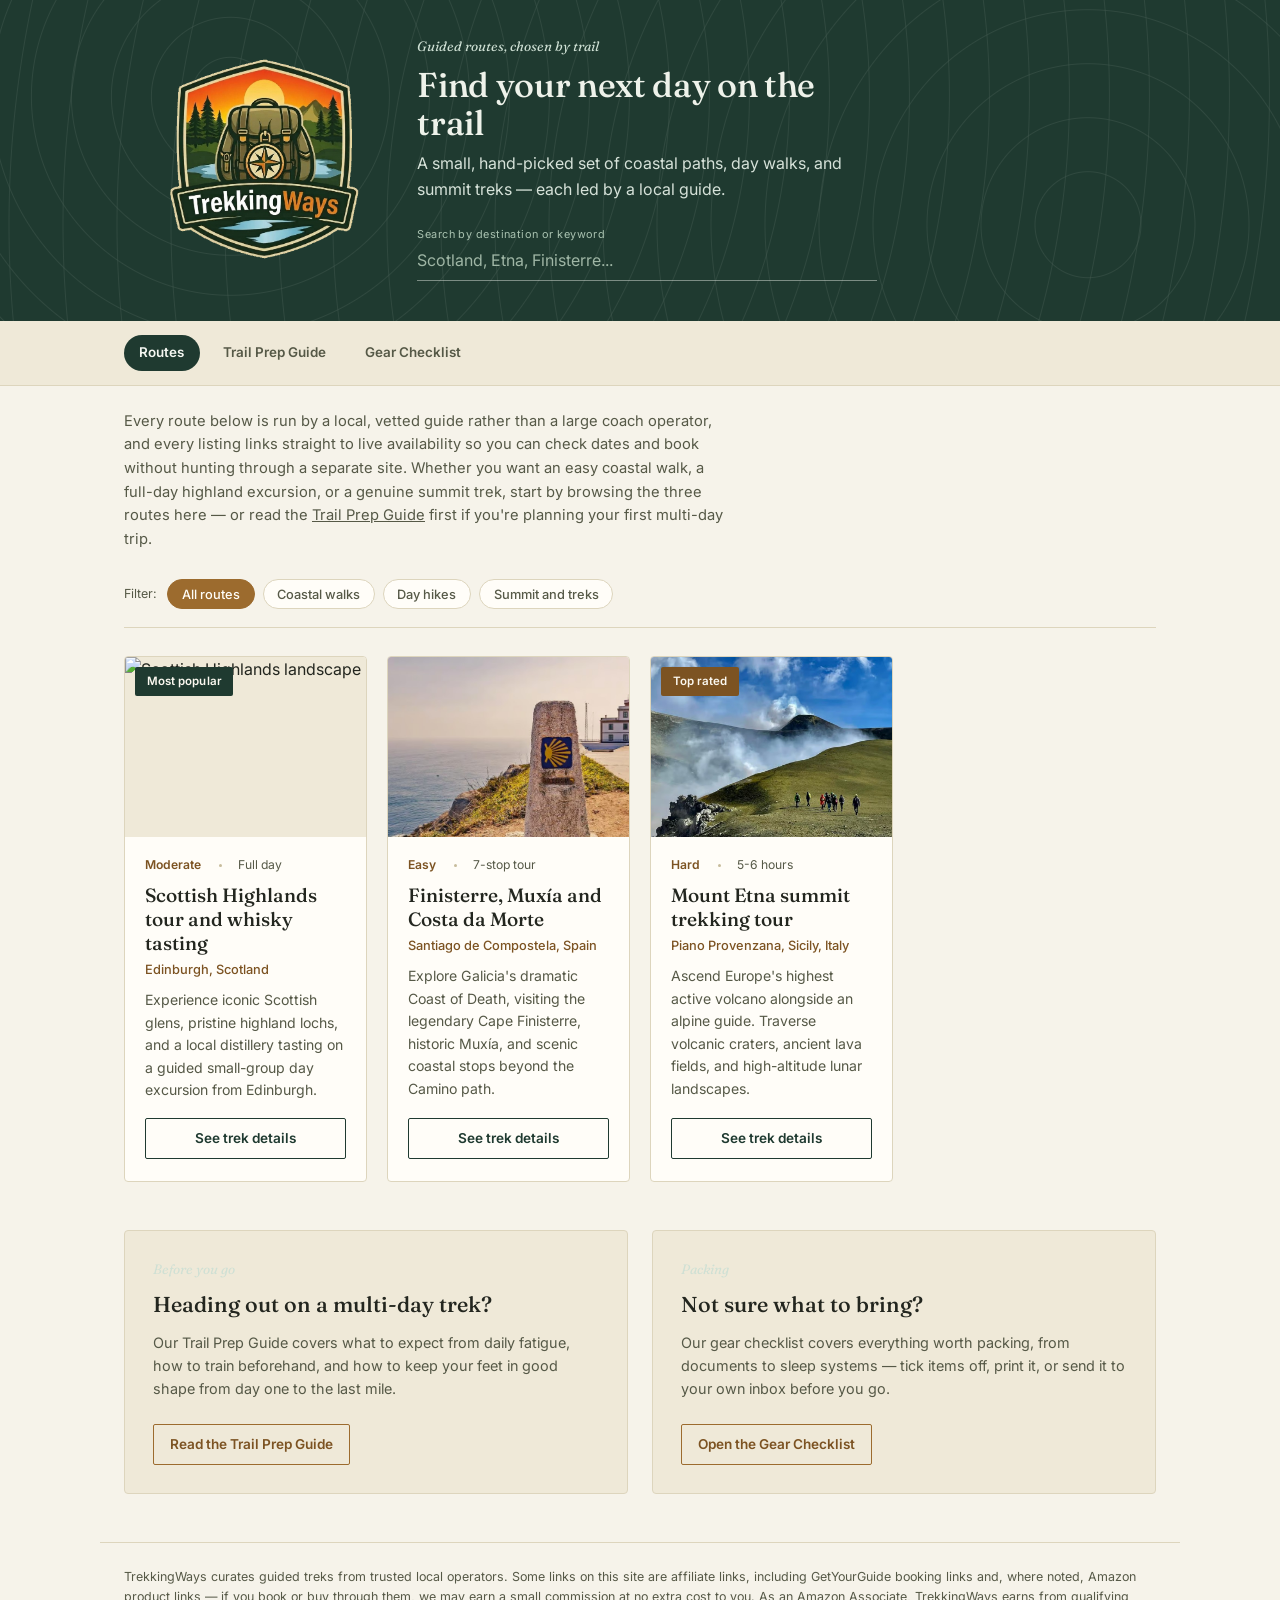
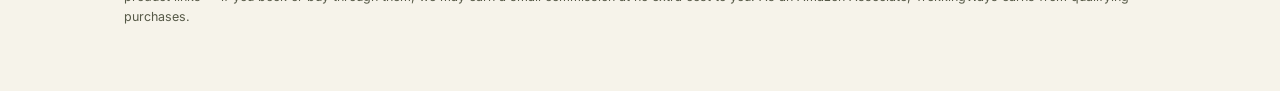
==== commit 4c25faee: "Add files via upload" ====
--- a/index.html
+++ b/index.html
@@ -67,20 +67,17 @@
 </head>
 <body>
 
-    <div class="brand-bar">
-        <div class="brand-bar-inner">
-            <a href="index.html" class="brand-bar-link"><img src="logo.png" alt="TrekkingWays" class="brand-bar-logo"></a>
-        </div>
-    </div>
-
     <header>
         <div class="header-content">
-            <p class="header-eyebrow">Guided routes, chosen by trail</p>
-            <h1>Find your next day on the trail</h1>
-            <p class="lede">A small, hand-picked set of coastal paths, day walks, and summit treks — each led by a local guide.</p>
-            <div class="search-container">
-                <label class="search-label" for="search-input">Search by destination or keyword</label>
-                <input type="text" id="search-input" placeholder="Scotland, Etna, Finisterre..." autocomplete="off">
+            <a href="index.html" class="header-logo-link"><img src="logo.png" alt="TrekkingWays" class="header-logo"></a>
+            <div class="header-text">
+                <p class="header-eyebrow">Guided routes, chosen by trail</p>
+                <h1>Find your next day on the trail</h1>
+                <p class="lede">A small, hand-picked set of coastal paths, day walks, and summit treks — each led by a local guide.</p>
+                <div class="search-container">
+                    <label class="search-label" for="search-input">Search by destination or keyword</label>
+                    <input type="text" id="search-input" placeholder="Scotland, Etna, Finisterre..." autocomplete="off">
+                </div>
             </div>
         </div>
     </header>
--- a/styles.css
+++ b/styles.css
@@ -41,7 +41,7 @@
 
 .brand-bar {
     background-color: var(--pine);
-    padding: 0.5rem 1.5rem;
+    padding: 0.4rem 1.5rem;
 }
 
 .brand-bar-inner {
@@ -170,9 +170,39 @@
 
 .header-content {
     position: relative;
-    max-width: 760px;
+    max-width: 980px;
     margin: 0 auto;
     text-align: left;
+    display: flex;
+    align-items: center;
+    gap: 2.5rem;
+}
+
+.header-logo-link {
+    display: block;
+    flex-shrink: 0;
+}
+
+.header-logo {
+    display: block;
+    height: 230px;
+    width: auto;
+}
+
+.header-text {
+    flex: 1;
+    min-width: 0;
+}
+
+@media (max-width: 720px) {
+    .header-content {
+        flex-direction: column;
+        align-items: flex-start;
+        gap: 1.25rem;
+    }
+    .header-logo {
+        height: 140px;
+    }
 }
 
 .header-eyebrow {
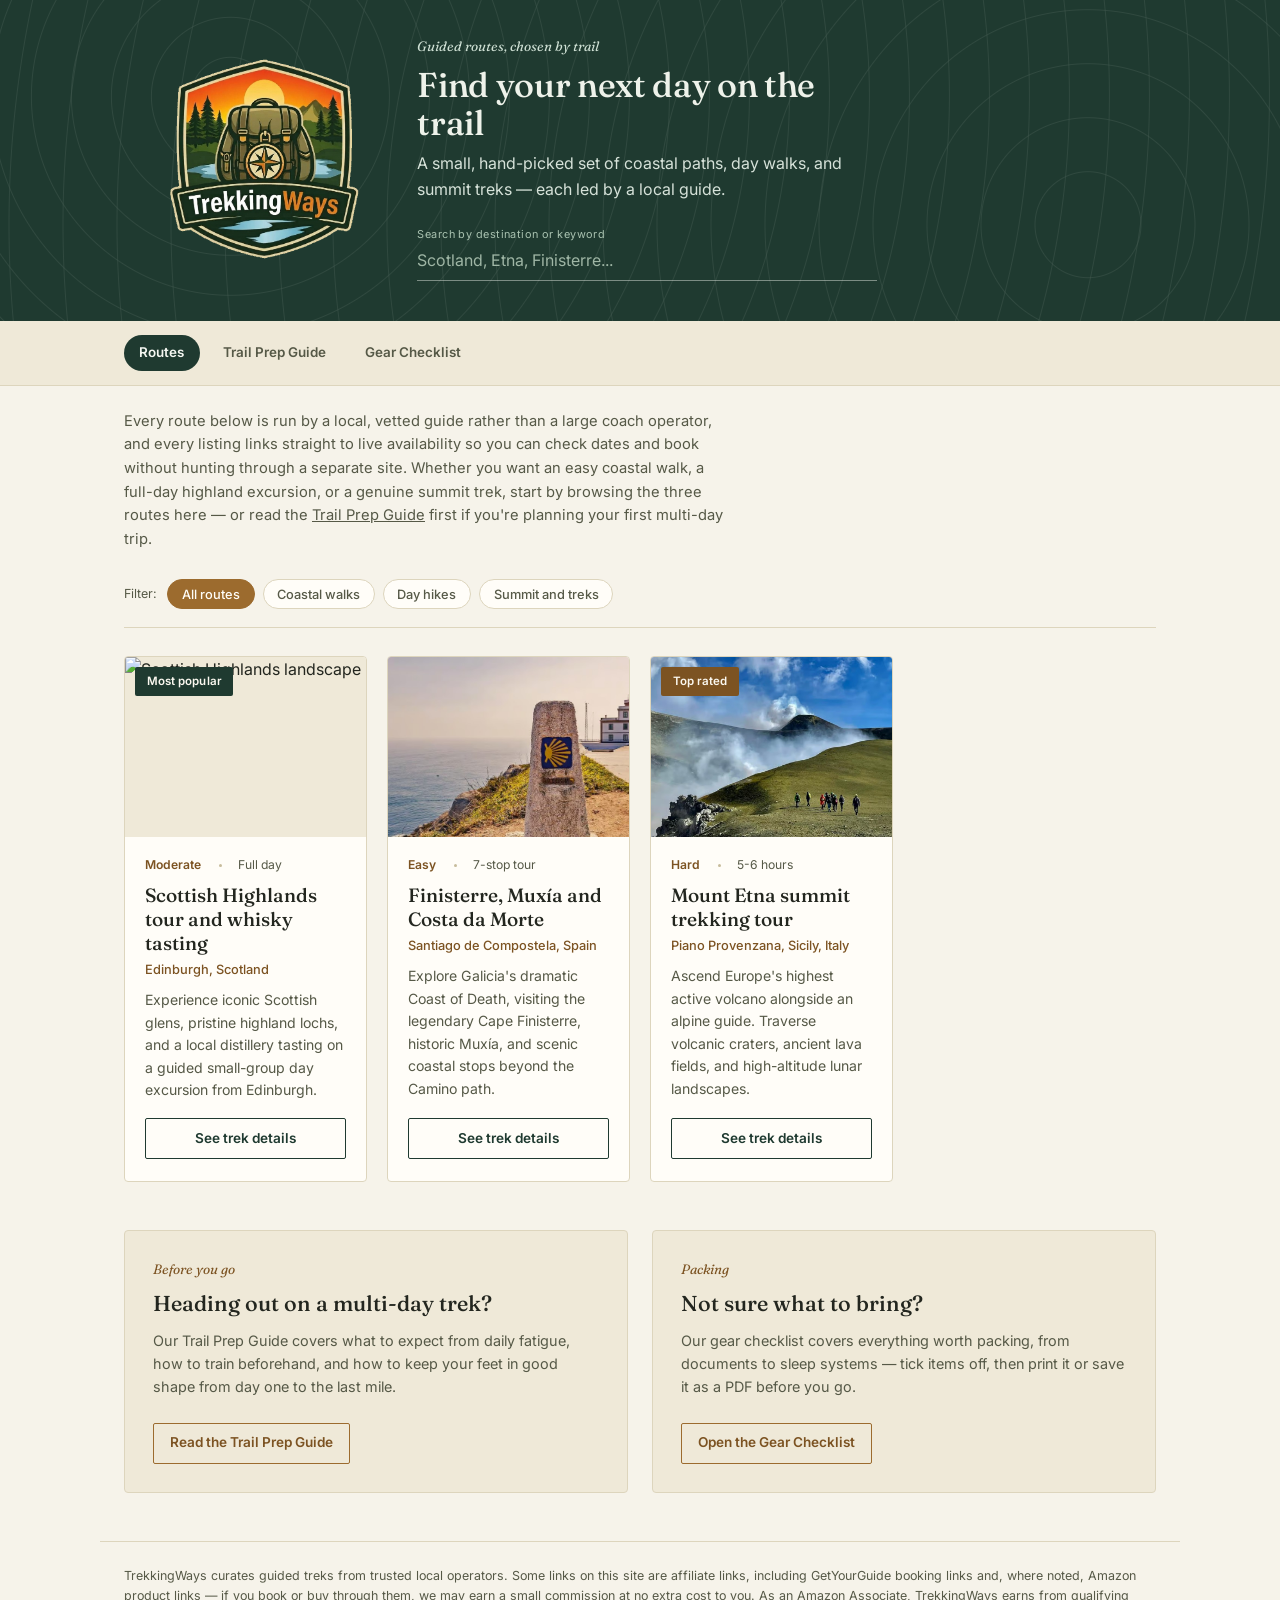
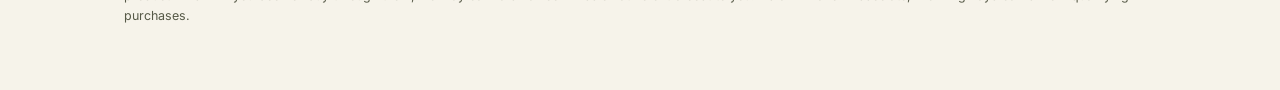
==== commit 7299db15: "Add files via upload" ====
--- a/index.html
+++ b/index.html
@@ -177,7 +177,7 @@
         <div class="teasers-grid">
             <section class="guide-teaser">
                 <div class="guide-teaser-text">
-                    <p class="header-eyebrow">Before you go</p>
+                    <p class="teaser-eyebrow">Before you go</p>
                     <h2>Heading out on a multi-day trek?</h2>
                     <p>Our Trail Prep Guide covers what to expect from daily fatigue, how to train beforehand, and how to keep your feet in good shape from day one to the last mile.</p>
                 </div>
@@ -186,9 +186,9 @@
 
             <section class="guide-teaser">
                 <div class="guide-teaser-text">
-                    <p class="header-eyebrow">Packing</p>
+                    <p class="teaser-eyebrow">Packing</p>
                     <h2>Not sure what to bring?</h2>
-                    <p>Our gear checklist covers everything worth packing, from documents to sleep systems — tick items off, print it, or send it to your own inbox before you go.</p>
+                    <p>Our gear checklist covers everything worth packing, from documents to sleep systems — tick items off, then print it or save it as a PDF before you go.</p>
                 </div>
                 <a href="gear-checklist.html" class="btn btn-brass">Open the Gear Checklist</a>
             </section>
@@ -243,6 +243,17 @@
             filterTours();
         });
 
+        // Support search submitted from the nav bar on other pages
+        // (?q=... in the URL) by pre-filling and applying it here.
+        const urlParams = new URLSearchParams(window.location.search);
+        const incomingQuery = urlParams.get('q');
+        if (incomingQuery) {
+            searchInput.value = incomingQuery;
+            searchQuery = incomingQuery.trim().toLowerCase();
+            filterTours();
+            searchInput.scrollIntoView({ behavior: 'smooth', block: 'center' });
+        }
+
         filterBtns.forEach(btn => {
             btn.addEventListener('click', () => {
                 filterBtns.forEach(b => b.classList.remove('active'));
--- a/styles.css
+++ b/styles.css
@@ -75,8 +75,54 @@
     padding: 0.85rem 1.5rem;
     display: flex;
     align-items: center;
+    justify-content: space-between;
     flex-wrap: wrap;
     gap: 0.75rem 1.5rem;
+}
+
+.nav-search {
+    display: flex;
+    align-items: center;
+    gap: 0.4rem;
+    background-color: var(--card);
+    border: 1px solid var(--line-strong);
+    border-radius: 999px;
+    padding: 0.35rem 0.4rem 0.35rem 0.9rem;
+}
+
+.nav-search input[type="text"] {
+    border: none;
+    outline: none;
+    background: none;
+    font-family: var(--font-body);
+    font-size: 0.84rem;
+    color: var(--ink);
+    width: 180px;
+}
+
+.nav-search input[type="text"]::placeholder { color: var(--ink-soft); }
+
+.nav-search-submit {
+    display: flex;
+    align-items: center;
+    justify-content: center;
+    width: 28px;
+    height: 28px;
+    border-radius: 50%;
+    border: none;
+    background-color: var(--pine);
+    color: #f4f7f1;
+    cursor: pointer;
+    font-size: 0.85rem;
+    flex-shrink: 0;
+    padding: 0;
+}
+
+.nav-search-submit:hover { background-color: var(--pine-mid); }
+
+@media (max-width: 560px) {
+    .nav-search { width: 100%; order: 3; }
+    .nav-search input[type="text"] { width: 100%; }
 }
 
 .nav-pills {
@@ -194,14 +240,23 @@
     min-width: 0;
 }
 
-@media (max-width: 720px) {
+@media (max-width: 900px) {
+    .header-logo {
+        height: 170px;
+    }
+    .header-content {
+        gap: 1.5rem;
+    }
+}
+
+@media (max-width: 560px) {
     .header-content {
         flex-direction: column;
         align-items: flex-start;
         gap: 1.25rem;
     }
     .header-logo {
-        height: 140px;
+        height: 130px;
     }
 }
 
@@ -440,6 +495,13 @@
 }
 
 .guide-teaser-text { max-width: 46ch; }
+.guide-teaser-text .teaser-eyebrow {
+    font-size: 0.85rem;
+    color: var(--brass-deep);
+    font-style: italic;
+    font-family: var(--font-display);
+    margin-bottom: 0.4rem;
+}
 .guide-teaser-text h2 {
     font-family: var(--font-display);
     font-weight: 500;
@@ -825,61 +887,80 @@
 
 /* ---------- Gear checklist page ---------- */
 
-.header-actions {
-    display: flex;
+.checklist-cta {
+    max-width: 1080px;
+    margin: 3rem auto 2rem;
+    padding: 0 1.5rem;
+}
+
+.checklist-cta-box {
+    background-color: var(--pine);
+    color: #eef2ea;
+    border-radius: 10px;
+    padding: 1.75rem 2rem;
+    display: flex;
+    align-items: center;
+    gap: 1.5rem;
     flex-wrap: wrap;
-    gap: 0.75rem;
-    margin-top: 1.5rem;
-}
-
-.header-actions .btn {
-    width: auto;
-    display: inline-flex;
-    align-items: center;
-    gap: 0.45rem;
-    padding: 0.6rem 1.1rem;
-}
-
-.btn-outline-light {
-    border-color: rgba(238, 242, 234, 0.55);
-    color: #eef2ea;
-}
-
-.btn-outline-light:hover { background-color: rgba(238, 242, 234, 0.12); color: #eef2ea; }
-
-.checklist-email-form {
-    display: flex;
-    flex-wrap: wrap;
-    gap: 0.5rem;
-}
-
-.checklist-email-form input[type="email"] {
-    padding: 0.55rem 0.85rem;
-    border: 1px solid rgba(238, 242, 234, 0.55);
-    border-radius: 2px;
-    background-color: rgba(238, 242, 234, 0.08);
-    color: #eef2ea;
-    font-family: var(--font-body);
-    font-size: 0.85rem;
-    min-width: 200px;
-}
-
-.checklist-email-form input[type="email"]::placeholder { color: #a9c2b0; }
-
-.checklist-email-form input[type="email"]:focus {
-    outline: 2px solid #eef2ea;
-    outline-offset: 1px;
-}
-
-.checklist-email-status {
-    margin-top: 0.6rem;
-    font-size: 0.8rem;
-    color: #cfe0d4;
-    min-height: 1.2em;
-}
-
-.checklist-email-status.is-success { color: #b9e6c4; }
-.checklist-email-status.is-error { color: #f0c4b8; }
+}
+
+.checklist-cta-icon {
+    font-size: 2.25rem;
+    line-height: 1;
+    flex-shrink: 0;
+    width: 56px;
+    height: 56px;
+    display: flex;
+    align-items: center;
+    justify-content: center;
+    background-color: rgba(238, 242, 234, 0.1);
+    border-radius: 50%;
+}
+
+.checklist-cta-text {
+    flex: 1;
+    min-width: 220px;
+}
+
+.checklist-cta-text h2 {
+    font-family: var(--font-display);
+    font-weight: 500;
+    font-size: 1.3rem;
+    margin-bottom: 0.35rem;
+}
+
+.checklist-cta-text p {
+    font-size: 0.9rem;
+    color: #d6e2d9;
+    max-width: 46ch;
+}
+
+.checklist-cta .btn-brass {
+    flex-shrink: 0;
+    background-color: var(--brass);
+    color: #fffdf8;
+    border-color: var(--brass);
+    padding: 0.75rem 1.4rem;
+    font-size: 0.9rem;
+}
+
+.checklist-cta .btn-brass:hover {
+    background-color: var(--brass-deep);
+    border-color: var(--brass-deep);
+    color: #fffdf8;
+}
+
+@media (max-width: 560px) {
+    .checklist-cta-box {
+        flex-direction: column;
+        align-items: flex-start;
+        text-align: left;
+    }
+    .checklist-cta .btn-brass {
+        width: 100%;
+        text-align: center;
+    }
+}
 
 .sr-only {
     position: absolute;
@@ -1013,8 +1094,8 @@
 }
 
 @media print {
-    .brand-bar, .page-menu, .header-actions, .checklist-progress,
-    .checklist-email-status, .site-footer, .checklist-note { display: none !important; }
+    .brand-bar, .page-menu, .checklist-progress,
+    .site-footer, .checklist-cta { display: none !important; }
     header { background: none !important; color: var(--ink) !important; padding: 0.5rem 0 1rem !important; }
     header::before { display: none !important; }
     .header-eyebrow, .lede { color: var(--ink-soft) !important; }
@@ -1066,7 +1147,6 @@
     h1 { font-size: 1.75rem; }
     .tours-grid { grid-template-columns: 1fr 1fr; gap: 1rem; }
     .checklist-layout { grid-template-columns: 1fr; }
-    .header-actions { flex-direction: column; align-items: stretch; }
 }
 
 @media (max-width: 480px) {
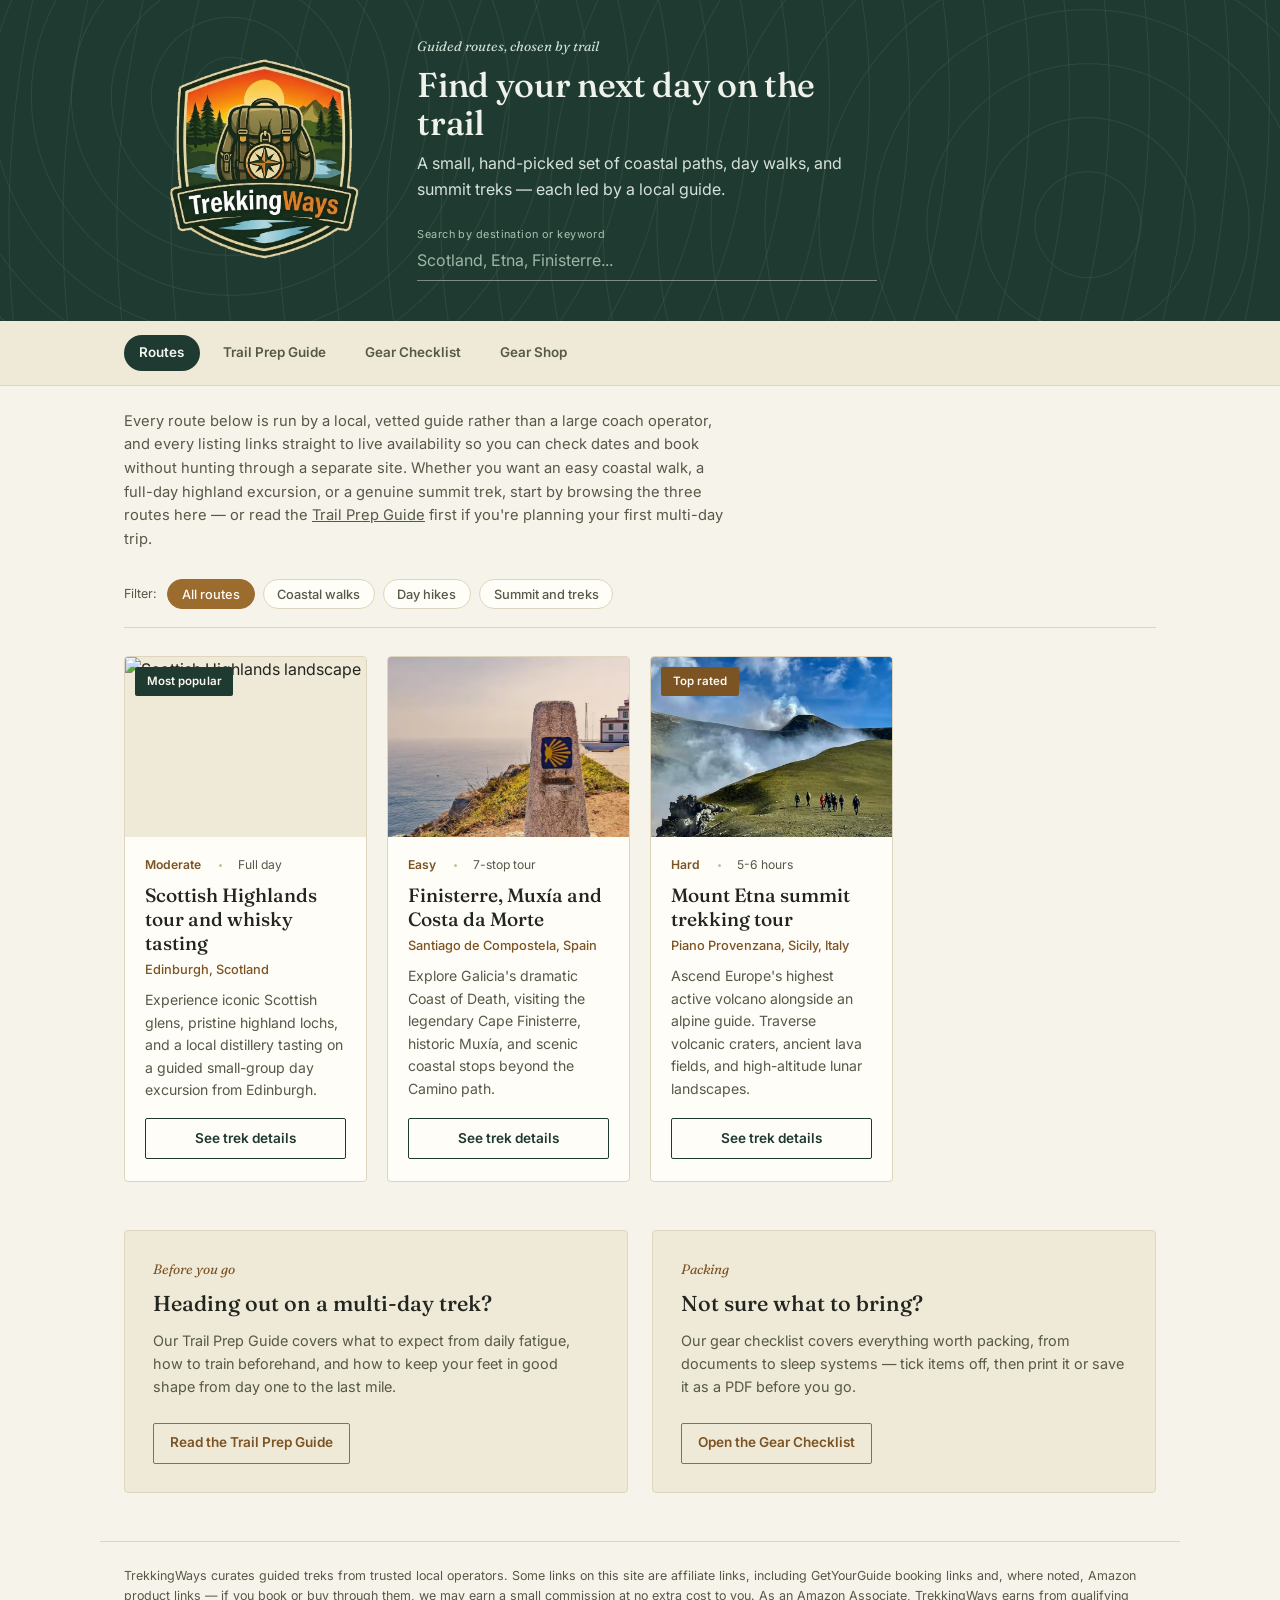
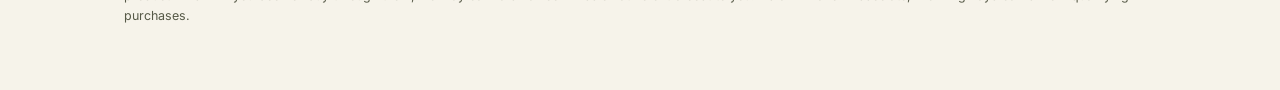
==== commit 070d88ca: "Update index.html" ====
--- a/index.html
+++ b/index.html
@@ -88,6 +88,7 @@
                 <a href="index.html" class="nav-pill is-current">Routes</a>
                 <a href="guide.html" class="nav-pill">Trail Prep Guide</a>
                 <a href="gear-checklist.html" class="nav-pill">Gear Checklist</a>
+                <a href="gear-shop.html" class="nav-pill">Gear Shop</a>
             </div>
         </div>
     </nav>
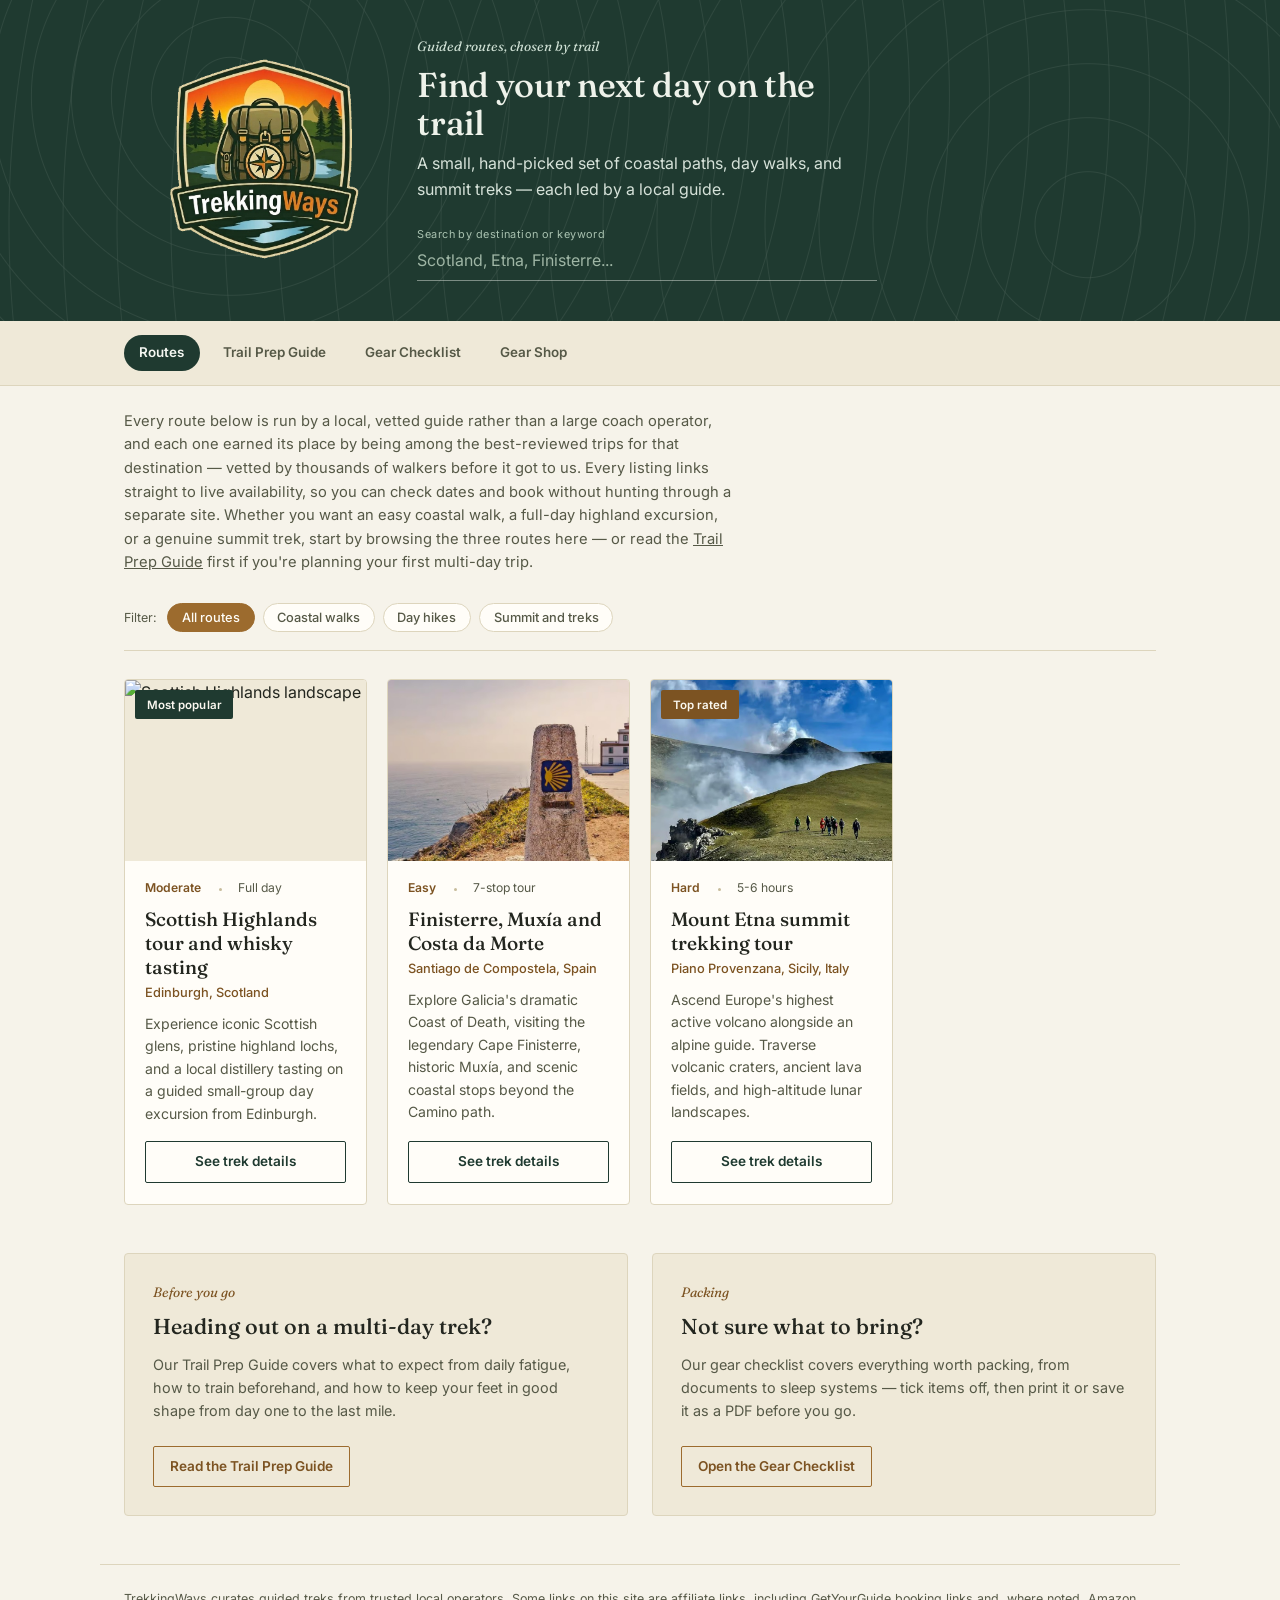
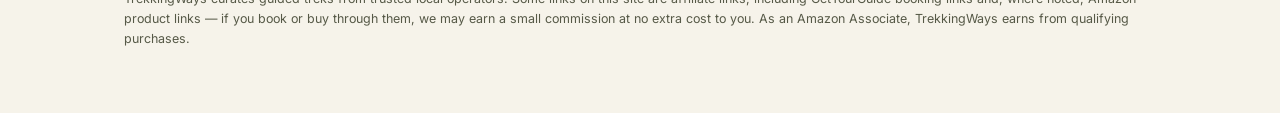
==== commit 65c60055: "Add files via upload" ====
--- a/index.html
+++ b/index.html
@@ -82,10 +82,10 @@
         </div>
     </header>
 
-    <nav class="page-menu">
+    <nav class="page-menu" aria-label="Site sections">
         <div class="page-menu-inner">
             <div class="nav-pills">
-                <a href="index.html" class="nav-pill is-current">Routes</a>
+                <a href="index.html" class="nav-pill is-current" aria-current="page">Routes</a>
                 <a href="guide.html" class="nav-pill">Trail Prep Guide</a>
                 <a href="gear-checklist.html" class="nav-pill">Gear Checklist</a>
                 <a href="gear-shop.html" class="nav-pill">Gear Shop</a>
@@ -95,7 +95,7 @@
 
     <main class="main-container">
 
-        <p class="intro-copy">Every route below is run by a local, vetted guide rather than a large coach operator, and every listing links straight to live availability so you can check dates and book without hunting through a separate site. Whether you want an easy coastal walk, a full-day highland excursion, or a genuine summit trek, start by browsing the three routes here — or read the <a href="guide.html">Trail Prep Guide</a> first if you're planning your first multi-day trip.</p>
+        <p class="intro-copy">Every route below is run by a local, vetted guide rather than a large coach operator, and each one earned its place by being among the best-reviewed trips for that destination — vetted by thousands of walkers before it got to us. Every listing links straight to live availability, so you can check dates and book without hunting through a separate site. Whether you want an easy coastal walk, a full-day highland excursion, or a genuine summit trek, start by browsing the three routes here — or read the <a href="guide.html">Trail Prep Guide</a> first if you're planning your first multi-day trip.</p>
 
         <div class="gallery-toolbar" id="filter-pills">
             <div class="filter-pills">
--- a/styles.css
+++ b/styles.css
@@ -1153,3 +1153,182 @@
     .tours-grid { grid-template-columns: 1fr; }
 }
 
+
+/* ---------- Gear shop ---------- */
+
+.gear-main {
+    max-width: 1080px;
+    margin: 0 auto;
+    padding: 0 1.5rem;
+}
+
+.gear-intro {
+    font-size: 0.92rem;
+    color: var(--ink-soft);
+    max-width: 68ch;
+    margin: 1.75rem 0 0;
+}
+
+.gear-intro + .gear-intro { margin-top: 0.8rem; }
+
+.gear-category { margin-top: 2.5rem; }
+
+.gear-category-head {
+    display: flex;
+    align-items: baseline;
+    justify-content: space-between;
+    flex-wrap: wrap;
+    gap: 0.35rem 1.5rem;
+    padding-bottom: 0.6rem;
+    margin-bottom: 1.4rem;
+    border-bottom: 1px solid var(--line);
+}
+
+.gear-category-head h2 {
+    font-family: var(--font-display);
+    font-weight: 500;
+    font-size: 1.45rem;
+}
+
+.gear-category-note {
+    font-size: 0.8rem;
+    color: var(--ink-soft);
+}
+
+.gear-grid {
+    display: grid;
+    grid-template-columns: repeat(auto-fill, minmax(290px, 1fr));
+    gap: 1.25rem;
+}
+
+.gear-card {
+    display: flex;
+    flex-direction: column;
+    background-color: var(--card);
+    border: 1px solid var(--line);
+    border-radius: 4px;
+    overflow: hidden;
+    transition: border-color 0.18s ease;
+}
+
+.gear-card:hover { border-color: var(--line-strong); }
+
+.gear-card-media {
+    display: block;
+    background-color: var(--paper-deep);
+    border-bottom: 1px solid var(--line);
+}
+
+.gear-card-media img {
+    display: block;
+    width: 100%;
+    height: 210px;
+    object-fit: contain;
+    padding: 1rem;
+}
+
+.gear-card-body {
+    display: flex;
+    flex-direction: column;
+    flex-grow: 1;
+    padding: 1.1rem 1.25rem 1.25rem;
+}
+
+.gear-card-use {
+    font-size: 0.78rem;
+    font-weight: 500;
+    color: var(--brass-deep);
+    margin-bottom: 0.3rem;
+}
+
+.gear-card-title {
+    font-family: var(--font-display);
+    font-size: 1.12rem;
+    font-weight: 500;
+    line-height: 1.25;
+    color: var(--ink);
+    margin-bottom: 0.4rem;
+}
+
+.gear-card-need {
+    font-size: 0.87rem;
+    color: var(--ink-soft);
+    margin-bottom: 1rem;
+}
+
+.gear-specs {
+    font-size: 0.8rem;
+    border-top: 1px solid var(--line);
+    margin-bottom: 1.1rem;
+}
+
+.gear-spec-row {
+    display: flex;
+    justify-content: space-between;
+    gap: 1rem;
+    padding: 0.4rem 0;
+    border-bottom: 1px solid var(--line);
+}
+
+.gear-spec-row dt { color: var(--ink-soft); flex-shrink: 0; }
+.gear-spec-row dd { color: var(--ink); font-weight: 500; text-align: right; }
+
+.gear-card-foot { margin-top: auto; }
+
+.gear-price {
+    display: flex;
+    align-items: baseline;
+    justify-content: space-between;
+    gap: 0.75rem;
+    margin-bottom: 0.7rem;
+}
+
+.gear-price-label { font-size: 0.75rem; color: var(--ink-soft); }
+
+.gear-price-value {
+    font-family: var(--font-display);
+    font-size: 1rem;
+    color: var(--ink);
+}
+
+.btn-amazon {
+    display: block;
+    width: 100%;
+    text-align: center;
+    background-color: var(--brass);
+    border: 1px solid var(--brass);
+    color: #fffdf8;
+    padding: 0.55rem 1rem;
+    border-radius: 2px;
+    text-decoration: none;
+    font-size: 0.85rem;
+    font-weight: 600;
+    transition: background-color 0.18s ease, border-color 0.18s ease;
+}
+
+.btn-amazon:hover {
+    background-color: var(--brass-deep);
+    border-color: var(--brass-deep);
+}
+
+.gear-disclosure {
+    max-width: 68ch;
+    margin: 2.75rem 0 0;
+    padding: 1rem 1.15rem;
+    background-color: var(--paper-deep);
+    border-left: 3px solid var(--brass);
+    border-radius: 0 2px 2px 0;
+    font-size: 0.78rem;
+    color: var(--ink-soft);
+}
+
+.gear-disclosure p + p { margin-top: 0.5rem; }
+.gear-disclosure strong { color: var(--ink); }
+
+/* Keyboard focus, site-wide */
+a:focus-visible,
+button:focus-visible,
+input:focus-visible {
+    outline: 2px solid var(--brass);
+    outline-offset: 2px;
+}
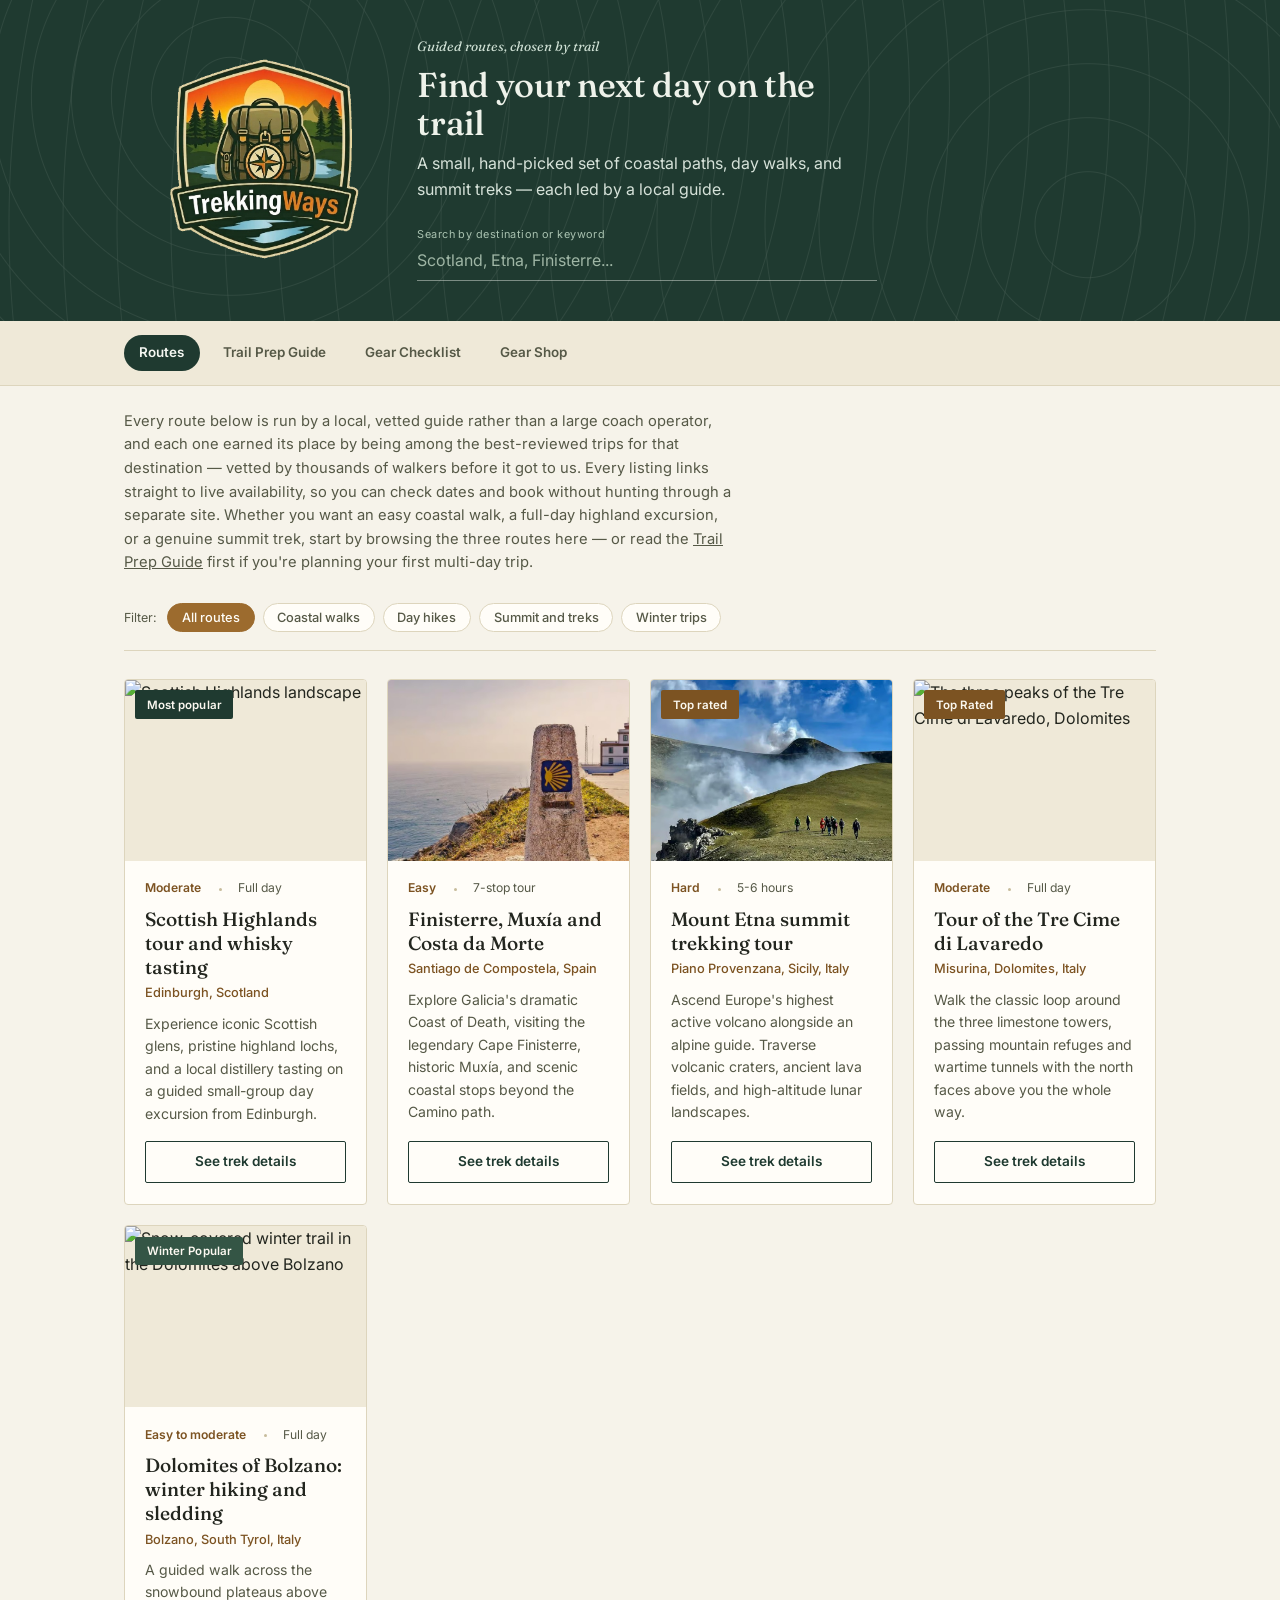
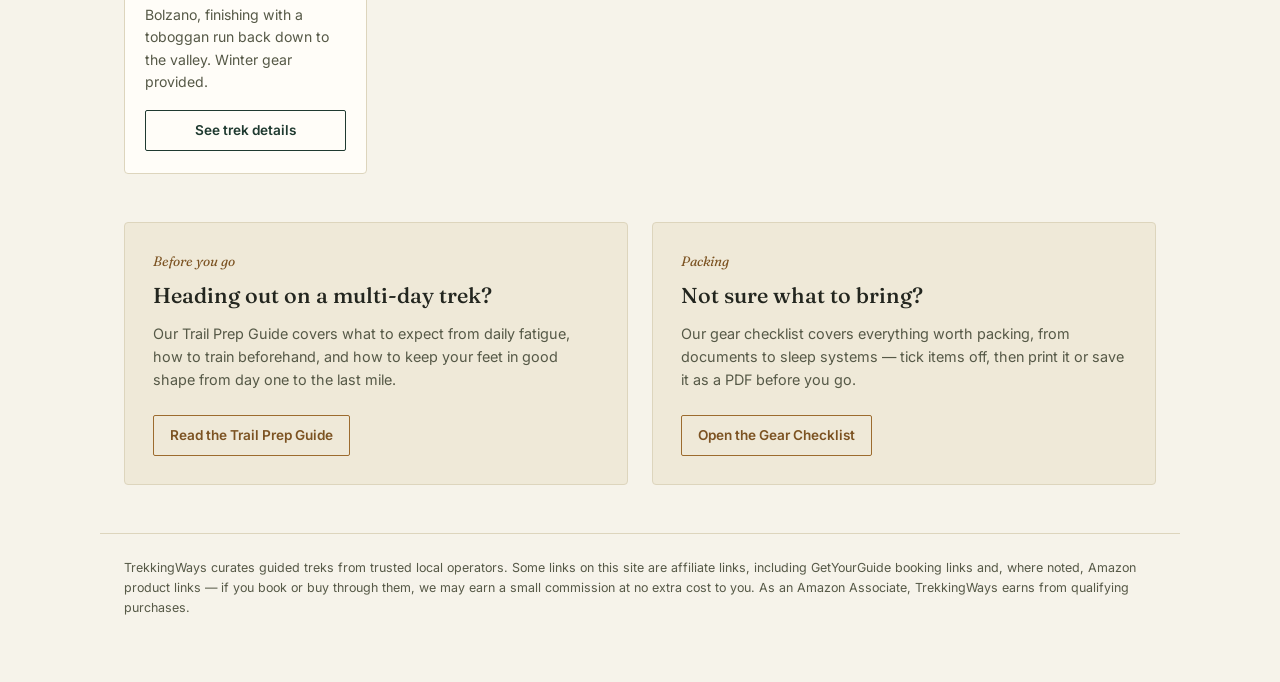
==== commit 4c66c799: "Add files via upload" ====
--- a/index.html
+++ b/index.html
@@ -60,6 +60,18 @@
                 "position": 3,
                 "url": "https://trekkingways.com/mount-etna-summit-trek.html",
                 "name": "Mount Etna summit trekking tour"
+            },
+            {
+                "@type": "ListItem",
+                "position": 4,
+                "url": "https://trekkingways.com/tre-cime-di-lavaredo.html",
+                "name": "Tour of the Tre Cime di Lavaredo"
+            },
+            {
+                "@type": "ListItem",
+                "position": 5,
+                "url": "https://trekkingways.com/dolomites-winter-hiking-sledding.html",
+                "name": "Dolomites of Bolzano: winter hiking and sledding"
             }
         ]
     }
@@ -104,6 +116,7 @@
                 <button class="filter-pill" data-filter="coastal">Coastal walks</button>
                 <button class="filter-pill" data-filter="day-hikes">Day hikes</button>
                 <button class="filter-pill" data-filter="summit">Summit and treks</button>
+                <button class="filter-pill" data-filter="winter">Winter trips</button>
             </div>
         </div>
 
@@ -163,6 +176,49 @@
                     <h2 class="tour-title">Mount Etna summit trekking tour</h2>
                     <div class="tour-location">Piano Provenzana, Sicily, Italy</div>
                     <p class="tour-description">Ascend Europe's highest active volcano alongside an alpine guide. Traverse volcanic craters, ancient lava fields, and high-altitude lunar landscapes.</p>
+                    <div class="tour-action">
+                        <span class="btn">See trek details</span>
+                    </div>
+                </div>
+            </a>
+
+
+            <!-- Tour 4: Tre Cime di Lavaredo -->
+            <a href="tre-cime-di-lavaredo.html" class="tour-card" data-tour-id="tour-4" data-category="day-hikes" data-keywords="tre cime lavaredo dolomites misurina italy south tyrol alps refuge loop drei zinnen">
+                <div class="tour-image-wrapper">
+                    <span class="tour-flag tour-flag-alt">Top Rated</span>
+                    <!-- Placeholder image — replace tre-cime-di-lavaredo.jpg with a licensed photo -->
+                    <img src="tre-cime-di-lavaredo.jpg" alt="The three peaks of the Tre Cime di Lavaredo, Dolomites" loading="lazy">
+                </div>
+                <div class="tour-content">
+                    <div class="tour-meta">
+                        <span class="badge badge-difficulty">Moderate</span>
+                        <span class="badge badge-duration">Full day</span>
+                    </div>
+                    <h2 class="tour-title">Tour of the Tre Cime di Lavaredo</h2>
+                    <div class="tour-location">Misurina, Dolomites, Italy</div>
+                    <p class="tour-description">Walk the classic loop around the three limestone towers, passing mountain refuges and wartime tunnels with the north faces above you the whole way.</p>
+                    <div class="tour-action">
+                        <span class="btn">See trek details</span>
+                    </div>
+                </div>
+            </a>
+
+            <!-- Tour 5: Dolomites winter hiking and sledding -->
+            <a href="dolomites-winter-hiking-sledding.html" class="tour-card" data-tour-id="tour-5" data-category="winter" data-keywords="dolomites bolzano winter hiking sledding sled toboggan snow south tyrol italy snowshoe alps">
+                <div class="tour-image-wrapper">
+                    <span class="tour-flag tour-flag-winter">Winter Popular</span>
+                    <!-- Placeholder image — replace dolomites-winter-sledding.jpg with a licensed photo -->
+                    <img src="dolomites-winter-sledding.jpg" alt="Snow-covered winter trail in the Dolomites above Bolzano" loading="lazy">
+                </div>
+                <div class="tour-content">
+                    <div class="tour-meta">
+                        <span class="badge badge-difficulty">Easy to moderate</span>
+                        <span class="badge badge-duration">Full day</span>
+                    </div>
+                    <h2 class="tour-title">Dolomites of Bolzano: winter hiking and sledding</h2>
+                    <div class="tour-location">Bolzano, South Tyrol, Italy</div>
+                    <p class="tour-description">A guided walk across the snowbound plateaus above Bolzano, finishing with a toboggan run back down to the valley. Winter gear provided.</p>
                     <div class="tour-action">
                         <span class="btn">See trek details</span>
                     </div>
--- a/styles.css
+++ b/styles.css
@@ -388,6 +388,7 @@
 }
 
 .tour-flag-alt { background-color: var(--brass-deep); }
+.tour-flag-winter { background-color: var(--pine-mid); }
 
 .tour-content {
     display: flex;
@@ -1095,7 +1096,7 @@
 
 @media print {
     .brand-bar, .page-menu, .checklist-progress,
-    .site-footer, .checklist-cta { display: none !important; }
+    .site-footer, .checklist-cta, .teasers-grid { display: none !important; }
     header { background: none !important; color: var(--ink) !important; padding: 0.5rem 0 1rem !important; }
     header::before { display: none !important; }
     .header-eyebrow, .lede { color: var(--ink-soft) !important; }
@@ -1204,7 +1205,7 @@
 .gear-card {
     display: flex;
     flex-direction: column;
-    background-color: var(--card);
+    background-color: #fff;
     border: 1px solid var(--line);
     border-radius: 4px;
     overflow: hidden;
@@ -1215,16 +1216,16 @@
 
 .gear-card-media {
     display: block;
-    background-color: var(--paper-deep);
-    border-bottom: 1px solid var(--line);
+    background-color: #fff;
 }
 
 .gear-card-media img {
     display: block;
     width: 100%;
-    height: 210px;
+    height: 230px;
     object-fit: contain;
-    padding: 1rem;
+    padding: 0.75rem 0.75rem 0;
+    background-color: #fff;
 }
 
 .gear-card-body {
@@ -1332,3 +1333,19 @@
     outline: 2px solid var(--brass);
     outline-offset: 2px;
 }
+
+/* Gear shop: category filter bar */
+
+.gear-toolbar {
+    margin: 1.6rem 0 0.4rem;
+    padding-bottom: 1.1rem;
+    border-bottom: 1px solid var(--line);
+}
+
+.gear-category[hidden] { display: none; }
+
+.gear-count {
+    font-size: 0.78rem;
+    color: var(--ink-soft);
+    margin-top: 0.6rem;
+}
